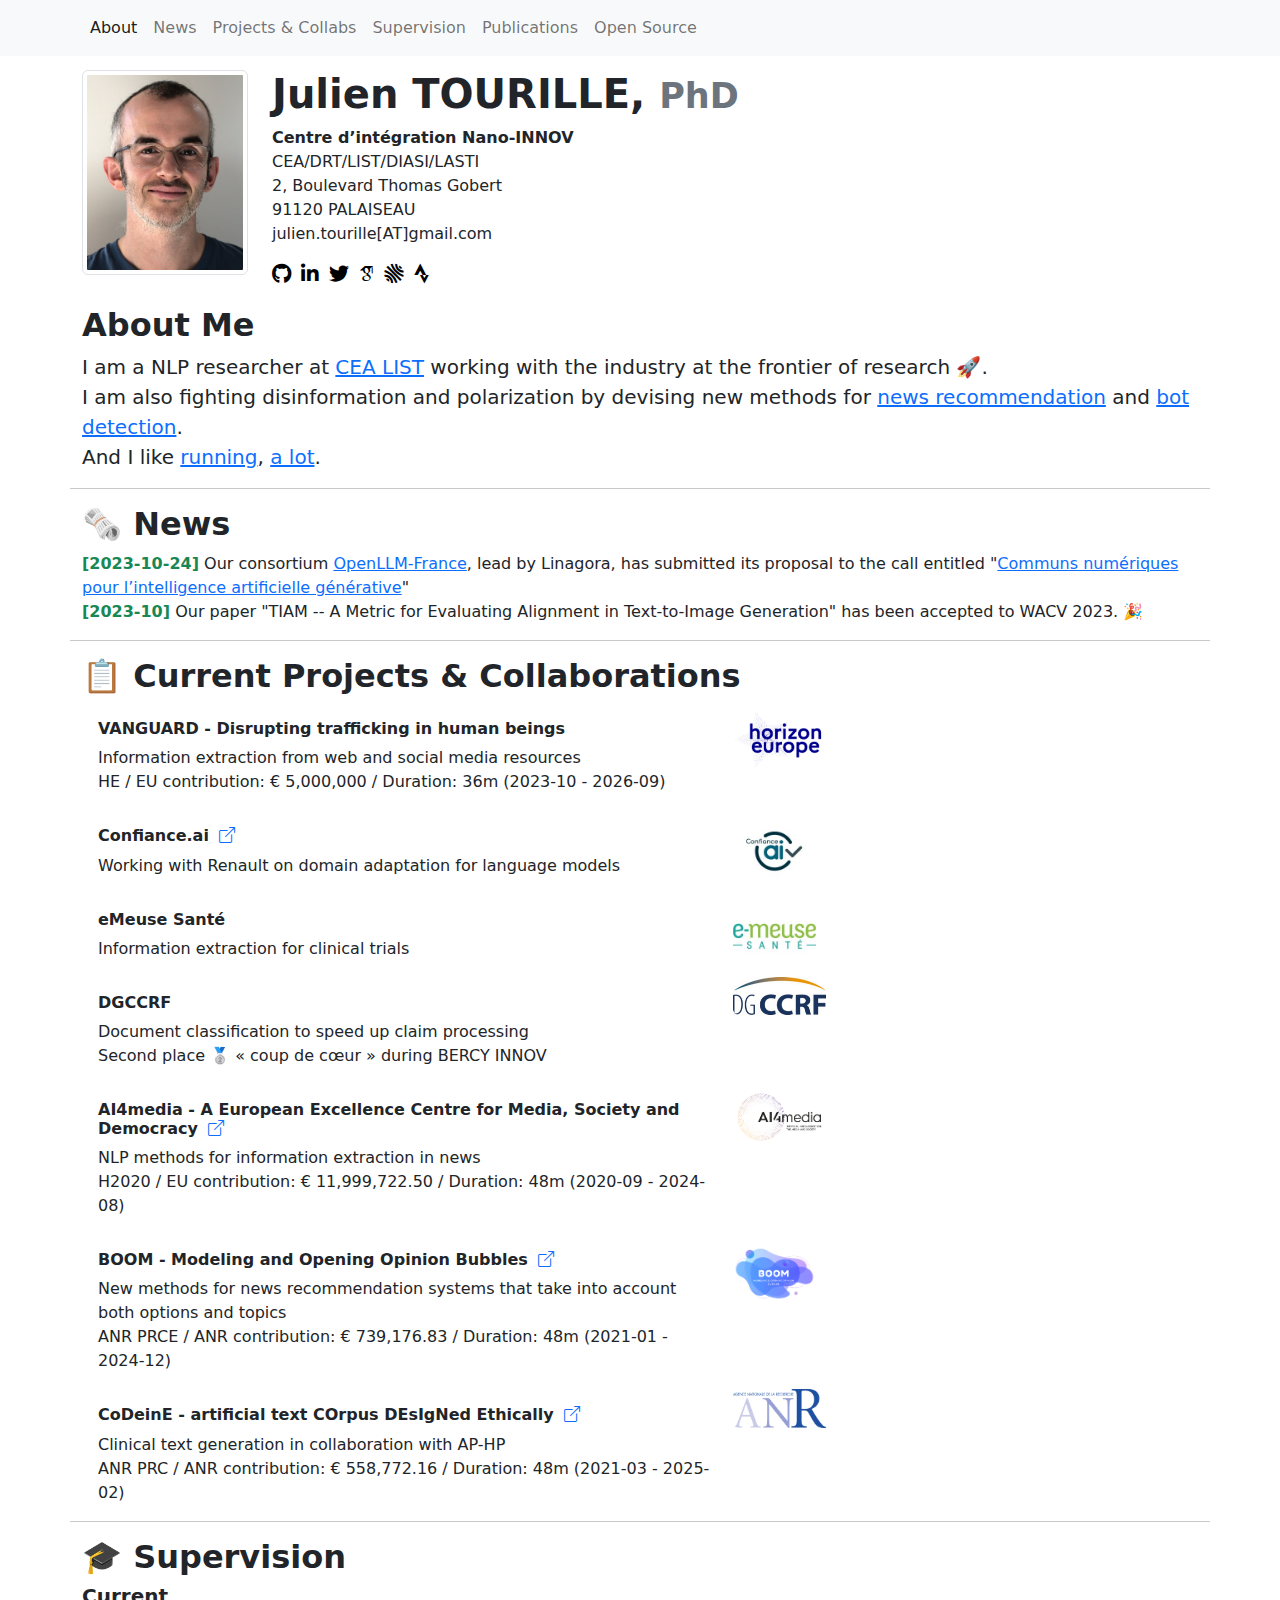
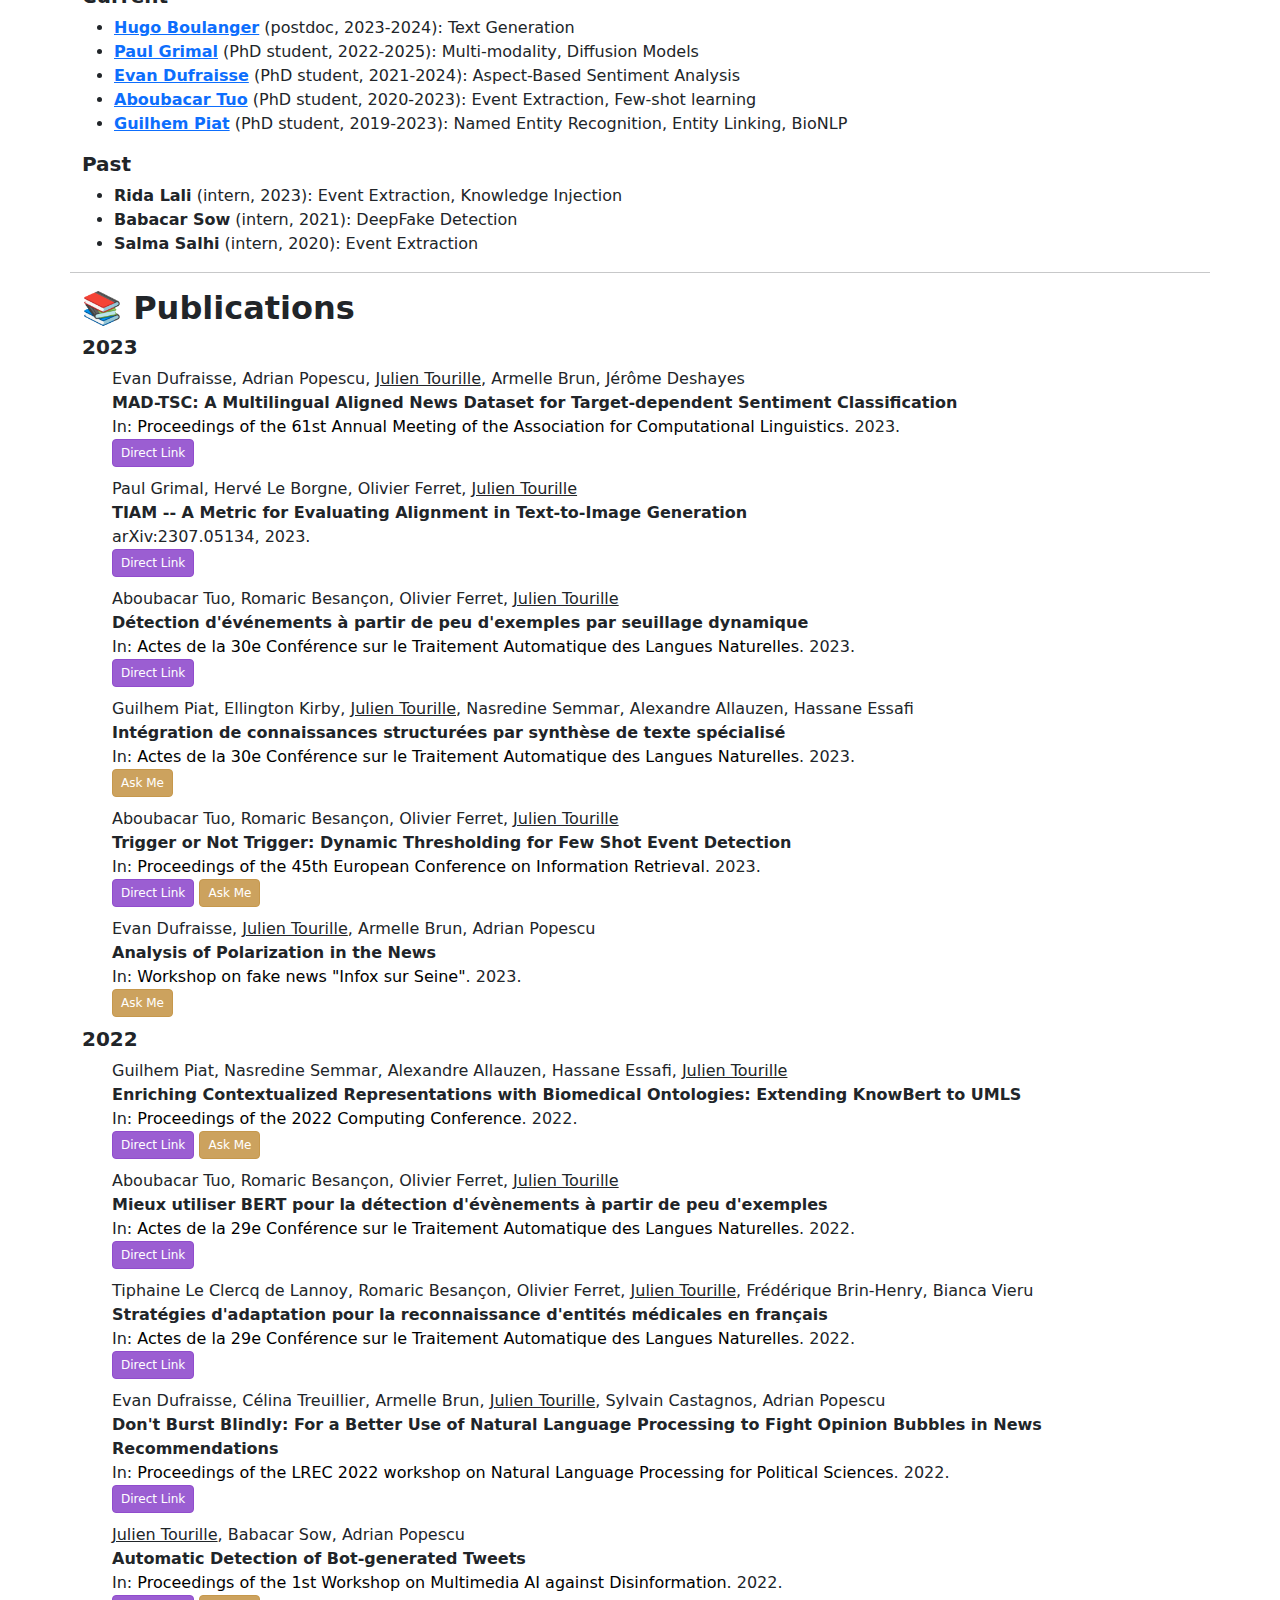
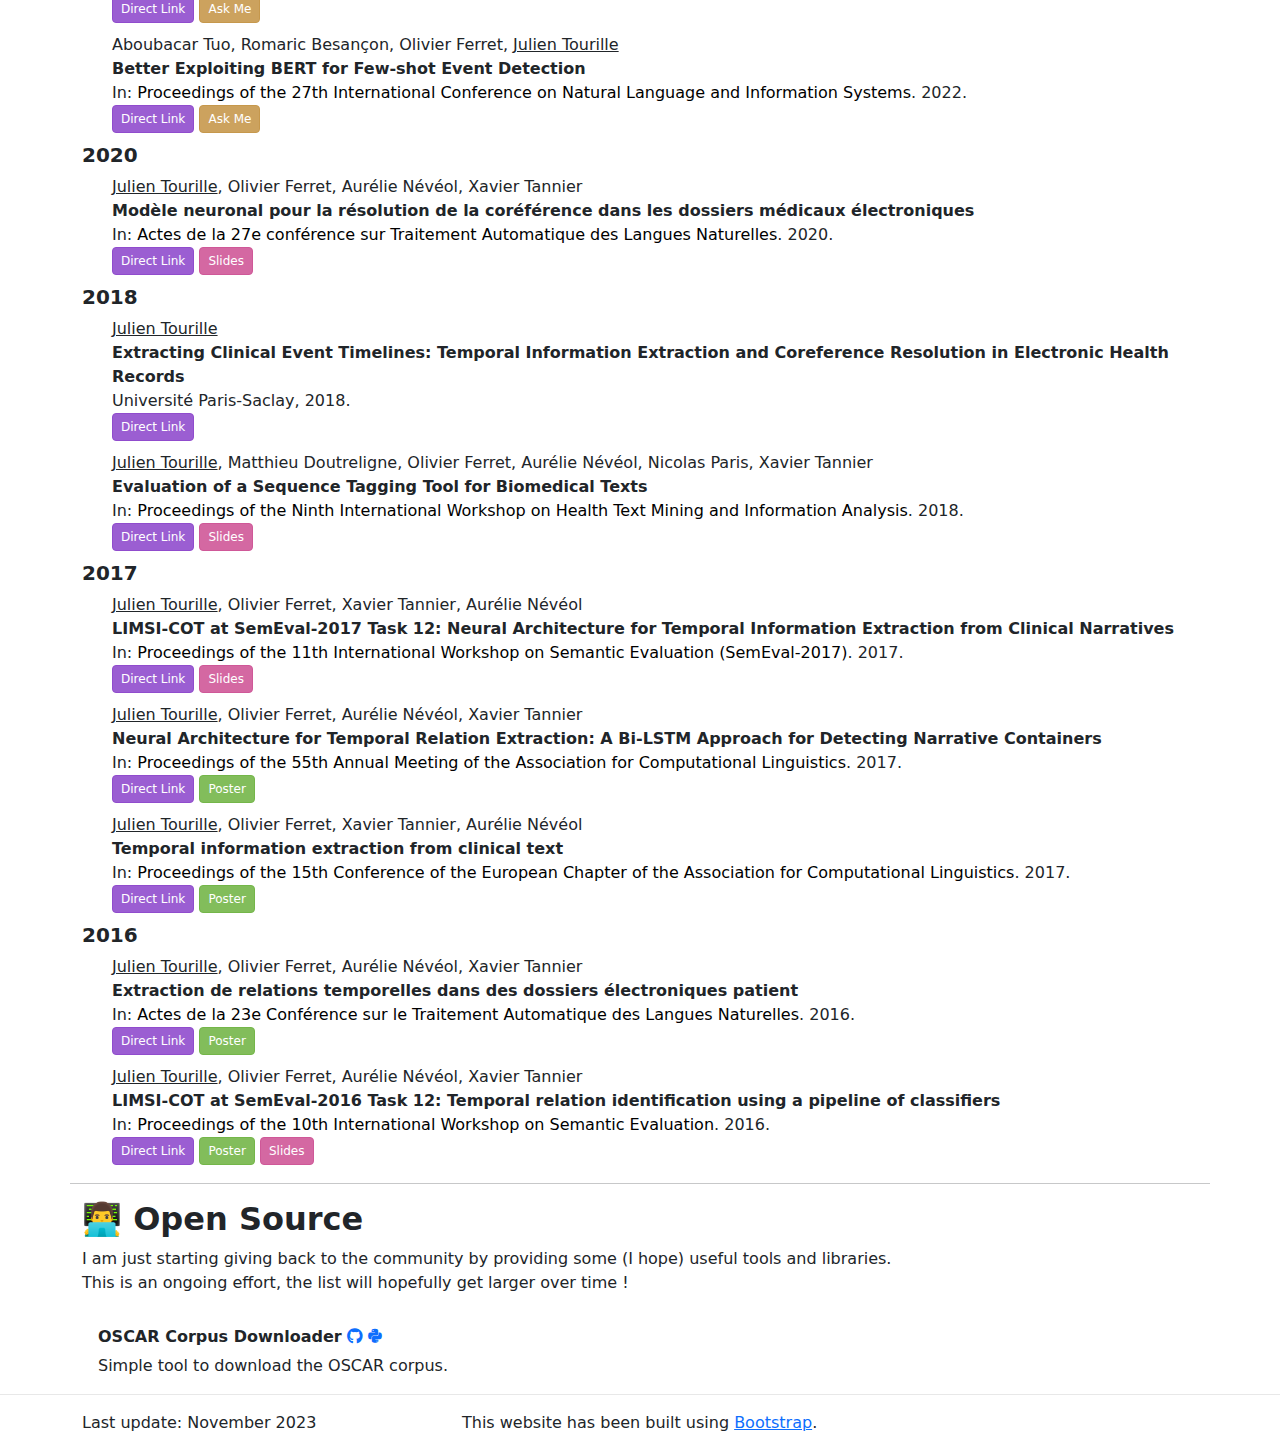
==== index.html @ b4a347bc "update layout breaks" ====
<!DOCTYPE html>
<html lang="en" class="h-100">
<head>
    <title>Julien Tourille</title>
    <meta charset="utf-8"/>
    <meta name="author" content="Julien Tourille">
    <meta name="generator" content="Pelican 4.2.0">
    <meta name="viewport" content="width=device-width, initial-scale=1, shrink-to-fit=no">
    <link rel="stylesheet" type="text/css" href="/theme/css/bootstrap.min.css"/>
    <link rel="stylesheet" type="text/css" href="/theme/css/style.css"/>
    <link rel="stylesheet" type="text/css" href="/theme/css/all.min.css"/>
    <link rel="stylesheet" type="text/css" href="/theme/css/academicons.min.css"/>
    <link rel="stylesheet" type="text/css" href="/theme/css/bootstrap-icons.min.css"/>

    <!-- Google tag (gtag.js) -->
    <script async src="https://www.googletagmanager.com/gtag/js?id=G-KSZP0N2TFH"></script>
    <script>
      window.dataLayer = window.dataLayer || [];
      function gtag(){dataLayer.push(arguments);}
      gtag('js', new Date());

      gtag('config', 'G-KSZP0N2TFH');
    </script>
</head>
<body class="h-100 d-flex flex-column">
<nav class="navbar fixed-top bg-light navbar-expand-lg" id="navbar">
    <div class="container">
        <button class="navbar-toggler" type="button" data-bs-toggle="collapse" data-bs-target="#navbarNav"
                aria-controls="navbarNav" aria-expanded="false" aria-label="Toggle navigation">
            <span class="navbar-toggler-icon"></span>
        </button>
        <div class="collapse navbar-collapse" id="navbarNav">
            <ul class="nav navbar-nav" role="tablist">
                <li class="nav-item">
                    <a class="nav-link" href="#id-card-spy">About</a>
                </li>
                <li class="nav-item">
                    <a class="nav-link" href="#news-spy">News</a>
                </li>
                <li class="nav-item">
                    <a class="nav-link" href="#projects-spy">Projects & Collabs</a>
                </li>
                <li class="nav-item">
                    <a class="nav-link" href="#supervision-spy">Supervision</a>
                </li>
                <li class="nav-item">
                    <a class="nav-link" href="#publications-spy">Publications</a>
                </li>
                <li class="nav-item">
                    <a class="nav-link" href="#opensource-spy">Open Source</a>
                </li>
            </ul>
        </div>
    </div>
</nav>
<main role="main" class="flex-shrink-0" data-bs-spy="scroll" data-bs-target="#navbar" data-bs-smooth-scroll="true"
      tabindex="0" data-bs-root-margin="0px 0px -40%">
    <div class="container">
    <div class="row" id="id-card-spy">
        <div class="d-none d-xs-none d-sm-none d-md-none d-lg-block d-xl-block d-xxl-block col-lg-2 col-xl-2 col-xxl-2">
            <img src="/theme/images/julien_tourille.jpg" alt="id-photo"
                 class="img-thumbnail img-responsive">
        </div>
        <div class="col-lg-10 col-xl-10 col-xxl-10">
            <h1 class="title fw-semibold">Julien TOURILLE, <small class="text-muted">PhD</small></h1>
            <address>
                <strong>Centre d’intégration Nano-INNOV</strong><br>
                CEA/DRT/LIST/DIASI/LASTI<br>
                2, Boulevard Thomas Gobert<br>
                91120 PALAISEAU<br>
                julien.tourille[AT]gmail.com
            </address>
            <a href="https://github.com/jtourille" target="_blank"><i class="fab fa-github fa-lg fab-custom"></i></a>
            <a href="https://www.linkedin.com/in/julientourille" target="_blank"><i
                    class="fab fa-linkedin-in fa-lg fab-custom"></i></a>
            <a href="https://twitter.com/jtourille" target="_blank"><i class="fab fa-twitter fa-lg fab-custom"></i></a>
            <a href="https://scholar.google.fr/citations?user=99ywuNMAAAAJ&hl=en" target="_blank"><i
                    class="ai ai-google-scholar fa-lg fab-custom"></i></a>
            <a href="https://cv.hal.science/julien-tourille" target="_blank"><i
                    class="ai ai-hal fa-lg fab-custom"></i></a>
            <a href="https://www.strava.com/athletes/11985625" target="_blank"><i
                    class="fab fa-brands fa-strava fa-lg fab-custom"></i></a>
        </div>
    </div>
    <div class="row">
        <div class="col-12">
            <h2 id="about" class="fw-semibold">About Me</h2>
            <blockquote class="blockquote">
                <p>I am a NLP researcher at <a href="https://www-list.cea.fr/en/" target="blank_">CEA LIST</a> working
                    with the industry at the frontier of research 🚀.<br/> I am also fighting disinformation and
                    polarization by devising new
                    methods for <a target="_blank" href="http://boom.loria.fr/">news recommendation</a> and <a
                            target="_blank" href="https://dl.acm.org/doi/abs/10.1145/3512732.3533584">bot detection</a>.
                    <br> And I like <a target="_blank" href="https://www.strava.com/athletes/11985625">running</a>,
                    <a target="_blank" href="https://itra.run/RunnerSpace/RaceResults/TOURILLE.Julien/3148147">a lot</a>.
                </p>
            </blockquote>
        </div>
        <hr/>
    </div>
    <div class="row">
        <div class="col-12">
            <a class="anchor-target" id="news-spy"></a><h2 class="fw-semibold">🗞️ News <a class="anchor" href="#news-spy">#</a></h2>
            <ul class="list-unstyled">
                    <li>
                        <span class="text-success"><strong>[2023-10-24]</strong></span> Our consortium <a href="https://www.openllm-france.fr/" target="_blank">OpenLLM-France</a>, lead by Linagora, has submitted its proposal to the call entitled "<a href="https://www.bpifrance.fr/nos-appels-a-projets-concours/appel-a-projets-communs-numeriques-pour-lintelligence-artificielle-generative" target="_blank">Communs numériques pour l’intelligence artificielle générative</a>"
                    </li>
                    <li>
                        <span class="text-success"><strong>[2023-10]</strong></span> Our paper "TIAM -- A Metric for Evaluating Alignment in Text-to-Image Generation" has been accepted to WACV 2023. 🎉
                    </li>
            </ul>
        </div>
        <hr/>
    </div>
    <div class="row" id="projects-spy">
        <div class="col-12">
            <a class="anchor-target" id="projects"></a><h2 class="fw-semibold">📋 Current Projects & Collaborations <a class="anchor" href="#projects">#</a></h2>
            <div class="card mb-12" style="border: none;">
                <div class="row g-0">
                    <div class="col-md-12 col-lg-7">
                        <div class="card-body">
                            <h5 class="card-title fw-semibold">VANGUARD - Disrupting trafficking in human beings</h5>
                            <p class="card-text">
                                Information extraction from web and social media resources<br/>
                                HE / EU contribution: € 5,000,000 / Duration: 36m (2023-10 - 2026-09)</p>
                        </div>
                    </div>
                    <div class="col-lg-1 d-flex align-items-center justify-content-center d-none d-lg-block">
                        <img src="/files/misc/Logo_Horizon_Europe_1_2.png" class="img-fluid rounded-start project-img"
                             alt="...">
                    </div>
                </div>
            </div>
            <div class="card mb-12" style="border: none;">
                <div class="row g-0">
                    <div class="col-md-12 col-lg-7">
                        <div class="card-body">
                            <h5 class="card-title fw-semibold">Confiance.ai<a target="_blank"
                                                                                                 href="https://www.confiance.ai/"><i
                                    class="bi bi-box-arrow-up-right link-project"></i></a></h5>
                            <p class="card-text">Working with Renault on domain adaptation for language models</p>
                        </div>
                    </div>
                    <div class="col-lg-1 d-flex align-items-center justify-content-center d-none d-lg-block">
                        <img src="/files/misc/confiance.jpeg" class="img-fluid rounded-start project-img"
                             alt="...">
                    </div>
                </div>
            </div>
            <div class="card mb-12" style="border: none;">
                <div class="row g-0">
                    <div class="col-md-12 col-lg-7">
                        <div class="card-body">
                            <h5 class="card-title fw-semibold">eMeuse Santé</h5>
                            <p class="card-text">Information extraction for clinical trials</p>
                        </div>
                    </div>
                    <div class="col-lg-1 d-flex align-items-center justify-content-center d-none d-lg-block">
                        <img src="/files/misc/emeuse.jpeg" class="img-fluid rounded-start project-img"
                             alt="...">
                    </div>
                </div>
            </div>
            <div class="card mb-12" style="border: none;">
                <div class="row g-0">
                    <div class="col-md-12 col-lg-7">
                        <div class="card-body">
                            <h5 class="card-title fw-semibold">DGCCRF</h5>
                            <p class="card-text">Document classification to speed up claim processing<br/>
                                Second place 🥈 « coup de cœur » during BERCY INNOV</p>
                        </div>
                    </div>
                    <div class="col-lg-1 d-flex align-items-center justify-content-center d-none d-lg-block">
                        <img src="/files/misc/Logo_DGCCRF2011.jpg" class="img-fluid rounded-start project-img"
                             alt="...">
                    </div>
                </div>
            </div>

            <div class="card mb-12" style="border: none;">
                <div class="row g-0">

                    <div class="col-md-12 col-lg-7">
                        <div class="card-body">
                            <h5 class="card-title fw-semibold">AI4media - A European Excellence Centre for Media, Society and
                                Democracy<a target="_blank" href="https://www.ai4media.eu/"><i
                                        class="bi bi-box-arrow-up-right link-project"></i></a></h5>
                            <p class="card-text">
                                NLP methods for information extraction in news<br/>
                                H2020 / EU contribution: € 11,999,722.50 / Duration: 48m (2020-09 - 2024-08)
                            </p>
                        </div>
                    </div>
                    <div class="col-lg-1 d-flex align-items-center justify-content-center d-none d-lg-block">
                        <img src="/files/misc/Logo_AI4Media-01.png" class="img-fluid rounded-start project-img"
                             alt="...">
                    </div>
                </div>
            </div>
            <div class="card mb-12" style="border: none;">
                <div class="row g-0">

                    <div class="col-md-12 col-lg-7">
                        <div class="card-body">
                            <h5 class="card-title fw-semibold">BOOM - Modeling and Opening Opinion Bubbles<a target="_blank"
                                                                                                 href="http://boom.loria.fr/"><i
                                    class="bi bi-box-arrow-up-right link-project"></i></a></h5>
                            <p class="card-text">
                                New methods for news recommendation systems that take into account both options and
                                topics<br/>
                                ANR PRCE / ANR contribution: € 739,176.83 / Duration: 48m (2021-01 - 2024-12)
                            </p>
                        </div>
                    </div>
                    <div class="col-lg-1 d-flex align-items-center justify-content-center d-none d-lg-block">
                        <img src="/files/misc/BOOM_LOGO.png" class="img-fluid rounded-start project-img" alt="...">
                    </div>
                </div>
            </div>
            <div class="card mb-12" style="border: none;">
                <div class="row g-0">
                    <div class="col-md-12 col-lg-7">
                        <div class="card-body">
                            <h5 class="card-title fw-semibold">CoDeinE - artificial text COrpus DEsIgNed Ethically<a target="_blank"
                                                                                                         href="https://codeine.lisn.upsaclay.fr/"><i
                                    class="bi bi-box-arrow-up-right link-project"></i></a></h5>
                            <p class="card-text">
                                Clinical text generation in collaboration with AP-HP<br/>
                                ANR PRC / ANR contribution: € 558,772.16 / Duration: 48m (2021-03 - 2025-02)
                            </p>
                        </div>
                    </div>
                    <div class="col-lg-1 d-flex align-items-center justify-content-center d-none d-lg-block">
                        <img src="/files/misc/logo_anr.png" class="img-fluid rounded-start project-img" alt="...">
                    </div>
                </div>
            </div>
        </div>
        <hr/>
    </div>
    <div class="row" id="supervision-spy">
        <div class="col-12">
            <a class="anchor-target" id="supervision"></a><h2 class="fw-semibold">🎓 Supervision <a class="anchor" href="#supervision">#</a></h2>
            <h3 class="h3-small fw-semibold">Current</h3>
            <ul class="list">
                <li><strong><a target="_blank"
                               href="https://scholar.google.com/citations?user=ee7oQskAAAAJ&hl=en&oi=ao">Hugo
                    Boulanger</a></strong> (postdoc, 2023-2024): Text Generation
                </li>
                <li><strong><a target="_blank" href="https://www.theses.fr/s359254">Paul Grimal</a></strong> (PhD
                    student, 2022-2025): Multi-modality, Diffusion Models
                </li>
                <li><strong><a target="_blank" href="https://www.theses.fr/s284959">Evan Dufraisse</a></strong> (PhD
                    student, 2021-2024): Aspect-Based Sentiment Analysis
                </li>
                <li><strong><a target="_blank" href="https://www.theses.fr/s259675">Aboubacar Tuo</a></strong> (PhD
                    student, 2020-2023): Event Extraction, Few-shot learning
                </li>
                <li><strong><a target="_blank" href="https://www.theses.fr/s229220">Guilhem Piat</a></strong> (PhD
                    student, 2019-2023): Named Entity Recognition, Entity Linking,
                    BioNLP
                </li>

            </ul>
            <h3 class="h3-small fw-semibold">Past</h3>
            <ul>
                <li><strong>Rida Lali</strong> (intern, 2023): Event Extraction, Knowledge Injection</li>
                <li><strong>Babacar Sow</strong> (intern, 2021): DeepFake Detection</li>
                <li><strong>Salma Salhi</strong> (intern, 2020): Event Extraction</li>
            </ul>
        </div>
        <hr/>
    </div>
    <div class="row" id="publications-spy">
        <div class="col-12" style="margin-bottom: 0.5rem">
            <a class="anchor-target" id="publications"></a><h2 class="fw-semibold">📚 Publications <a class="anchor" href="#publications">#</a></h2>
                <h3 class="h3-small fw-semibold">2023</h3>
                    <div class="bib-entry">
                        <div class="bib-content">
                            Evan Dufraisse, Adrian Popescu, <u>Julien Tourille</u>, Armelle Brun, Jérôme Deshayes<br/>
                            <strong>MAD-TSC: A Multilingual Aligned News Dataset for Target-dependent Sentiment Classification
                            </strong><br/>
                                In: <span class="italic bib-booktitle ">Proceedings of the 61st Annual Meeting of the Association for Computational Linguistics</span>.
                            2023.
                            <br/>
                                <a class="btn btn-sm btn-url" href="https://aclanthology.org/2023.acl-long.461/" role="button"
                                   target="_blank">Direct Link</a>
                        </div>
                    </div>
                    <div class="bib-entry">
                        <div class="bib-content">
                            Paul Grimal, Hervé Le Borgne, Olivier Ferret, <u>Julien Tourille</u><br/>
                            <strong>TIAM -- A Metric for Evaluating Alignment in Text-to-Image Generation
                            </strong><br/>
                                arXiv:2307.05134,
                            2023.
                            <br/>
                                <a class="btn btn-sm btn-url" href="http://arxiv.org/abs/2307.05134" role="button"
                                   target="_blank">Direct Link</a>
                        </div>
                    </div>
                    <div class="bib-entry">
                        <div class="bib-content">
                            Aboubacar Tuo, Romaric Besançon, Olivier Ferret, <u>Julien Tourille</u><br/>
                            <strong>Détection d'événements à partir de peu d'exemples par seuillage dynamique
                            </strong><br/>
                                In: <span class="italic bib-booktitle ">Actes de la 30e Conférence sur le Traitement Automatique des Langues Naturelles</span>.
                            2023.
                            <br/>
                                <a class="btn btn-sm btn-url" href="https://hal.science/hal-04130225/file/461597.pdf" role="button"
                                   target="_blank">Direct Link</a>
                        </div>
                    </div>
                    <div class="bib-entry">
                        <div class="bib-content">
                            Guilhem Piat, Ellington Kirby, <u>Julien Tourille</u>, Nasredine Semmar, Alexandre Allauzen, Hassane Essafi<br/>
                            <strong>Intégration de connaissances structurées par synthèse de texte spécialisé
                            </strong><br/>
                                In: <span class="italic bib-booktitle ">Actes de la 30e Conférence sur le Traitement Automatique des Langues Naturelles</span>.
                            2023.
                            <br/>
                                <a class="btn btn-sm btn-askme" href="mailto:julien.tourille AT cea.fr" role="button"
                                   target="_blank">Ask Me</a>
                        </div>
                    </div>
                    <div class="bib-entry">
                        <div class="bib-content">
                            Aboubacar Tuo, Romaric Besançon, Olivier Ferret, <u>Julien Tourille</u><br/>
                            <strong>Trigger or Not Trigger: Dynamic Thresholding for Few Shot Event Detection
                            </strong><br/>
                                In: <span class="italic bib-booktitle ">Proceedings of the 45th European Conference on Information Retrieval</span>.
                            2023.
                            <br/>
                                <a class="btn btn-sm btn-url" href="https://doi.org/10.1007/978-3-031-28238-6_55" role="button"
                                   target="_blank">Direct Link</a>
                                <a class="btn btn-sm btn-askme" href="mailto:julien.tourille AT cea.fr" role="button"
                                   target="_blank">Ask Me</a>
                        </div>
                    </div>
                    <div class="bib-entry">
                        <div class="bib-content">
                            Evan Dufraisse, <u>Julien Tourille</u>, Armelle Brun, Adrian Popescu<br/>
                            <strong>Analysis of Polarization in the News
                            </strong><br/>
                                In: <span class="italic bib-booktitle ">Workshop on fake news "Infox sur Seine"</span>.
                            2023.
                            <br/>
                                <a class="btn btn-sm btn-askme" href="mailto:julien.tourille AT cea.fr" role="button"
                                   target="_blank">Ask Me</a>
                        </div>
                    </div>
                <h3 class="h3-small fw-semibold">2022</h3>
                    <div class="bib-entry">
                        <div class="bib-content">
                            Guilhem Piat, Nasredine Semmar, Alexandre Allauzen, Hassane Essafi, <u>Julien Tourille</u><br/>
                            <strong>Enriching Contextualized Representations with Biomedical Ontologies: Extending KnowBert to UMLS
                            </strong><br/>
                                In: <span class="italic bib-booktitle ">Proceedings of the 2022 Computing Conference</span>.
                            2022.
                            <br/>
                                <a class="btn btn-sm btn-url" href="https://link.springer.com/chapter/10.1007/978-3-031-10464-0_52" role="button"
                                   target="_blank">Direct Link</a>
                                <a class="btn btn-sm btn-askme" href="mailto:julien.tourille AT cea.fr" role="button"
                                   target="_blank">Ask Me</a>
                        </div>
                    </div>
                    <div class="bib-entry">
                        <div class="bib-content">
                            Aboubacar Tuo, Romaric Besançon, Olivier Ferret, <u>Julien Tourille</u><br/>
                            <strong>Mieux utiliser BERT pour la détection d'évènements à partir de peu d'exemples
                            </strong><br/>
                                In: <span class="italic bib-booktitle ">Actes de la 29e Conférence sur le Traitement Automatique des Langues Naturelles</span>.
                            2022.
                            <br/>
                                <a class="btn btn-sm btn-url" href="https://aclanthology.org/2022.jeptalnrecital-taln.39" role="button"
                                   target="_blank">Direct Link</a>
                        </div>
                    </div>
                    <div class="bib-entry">
                        <div class="bib-content">
                            Tiphaine Le Clercq de Lannoy, Romaric Besançon, Olivier Ferret, <u>Julien Tourille</u>, Frédérique Brin-Henry, Bianca Vieru<br/>
                            <strong>Stratégies d'adaptation pour la reconnaissance d'entités médicales en français
                            </strong><br/>
                                In: <span class="italic bib-booktitle ">Actes de la 29e Conférence sur le Traitement Automatique des Langues Naturelles</span>.
                            2022.
                            <br/>
                                <a class="btn btn-sm btn-url" href="https://aclanthology.org/2022.jeptalnrecital-taln.21" role="button"
                                   target="_blank">Direct Link</a>
                        </div>
                    </div>
                    <div class="bib-entry">
                        <div class="bib-content">
                            Evan Dufraisse, Célina Treuillier, Armelle Brun, <u>Julien Tourille</u>, Sylvain Castagnos, Adrian Popescu<br/>
                            <strong>Don't Burst Blindly: For a Better Use of Natural Language Processing to Fight Opinion Bubbles in News Recommendations
                            </strong><br/>
                                In: <span class="italic bib-booktitle ">Proceedings of the LREC 2022 workshop on Natural Language Processing for Political Sciences</span>.
                            2022.
                            <br/>
                                <a class="btn btn-sm btn-url" href="https://aclanthology.org/2022.politicalnlp-1.11" role="button"
                                   target="_blank">Direct Link</a>
                        </div>
                    </div>
                    <div class="bib-entry">
                        <div class="bib-content">
                            <u>Julien Tourille</u>, Babacar Sow, Adrian Popescu<br/>
                            <strong>Automatic Detection of Bot-generated Tweets
                            </strong><br/>
                                In: <span class="italic bib-booktitle ">Proceedings of the 1st Workshop on Multimedia AI against Disinformation</span>.
                            2022.
                            <br/>
                                <a class="btn btn-sm btn-url" href="https://dl.acm.org/doi/abs/10.1145/3512732.3533584" role="button"
                                   target="_blank">Direct Link</a>
                                <a class="btn btn-sm btn-askme" href="mailto:julien.tourille AT cea.fr" role="button"
                                   target="_blank">Ask Me</a>
                        </div>
                    </div>
                    <div class="bib-entry">
                        <div class="bib-content">
                            Aboubacar Tuo, Romaric Besançon, Olivier Ferret, <u>Julien Tourille</u><br/>
                            <strong>Better Exploiting BERT for Few-shot Event Detection
                            </strong><br/>
                                In: <span class="italic bib-booktitle ">Proceedings of the 27th International Conference on Natural Language and Information Systems</span>.
                            2022.
                            <br/>
                                <a class="btn btn-sm btn-url" href="https://link.springer.com/chapter/10.1007/978-3-031-08473-7_26" role="button"
                                   target="_blank">Direct Link</a>
                                <a class="btn btn-sm btn-askme" href="mailto:julien.tourille AT cea.fr" role="button"
                                   target="_blank">Ask Me</a>
                        </div>
                    </div>
                <h3 class="h3-small fw-semibold">2020</h3>
                    <div class="bib-entry">
                        <div class="bib-content">
                            <u>Julien Tourille</u>, Olivier Ferret, Aurélie Névéol, Xavier Tannier<br/>
                            <strong>Modèle neuronal pour la résolution de la coréférence dans les dossiers médicaux électroniques
                            </strong><br/>
                                In: <span class="italic bib-booktitle ">Actes de la 27e conférence sur Traitement Automatique des Langues Naturelles</span>.
                            2020.
                            <br/>
                                <a class="btn btn-sm btn-url" href="https://aclanthology.org/2020.jeptalnrecital-taln.35" role="button"
                                   target="_blank">Direct Link</a>
                                <a class="btn btn-sm btn-slides" href="/files/slides/tourille-resolution-coreference-2020-slides.pdf" role="button"
                                   target="_blank">Slides</a>
                        </div>
                    </div>
                <h3 class="h3-small fw-semibold">2018</h3>
                    <div class="bib-entry">
                        <div class="bib-content">
                            <u>Julien Tourille</u><br/>
                            <strong>Extracting Clinical Event Timelines: Temporal Information Extraction and Coreference Resolution in Electronic Health Records
                            </strong><br/>
                                Université Paris-Saclay,
                            2018.
                            <br/>
                                <a class="btn btn-sm btn-url" href="https://www.theses.fr/2018SACLS603" role="button"
                                   target="_blank">Direct Link</a>
                        </div>
                    </div>
                    <div class="bib-entry">
                        <div class="bib-content">
                            <u>Julien Tourille</u>, Matthieu Doutreligne, Olivier Ferret, Aurélie Névéol, Nicolas Paris, Xavier Tannier<br/>
                            <strong>Evaluation of a Sequence Tagging Tool for Biomedical Texts
                            </strong><br/>
                                In: <span class="italic bib-booktitle ">Proceedings of the Ninth International Workshop on Health Text Mining and Information Analysis</span>.
                            2018.
                            <br/>
                                <a class="btn btn-sm btn-url" href="https://aclanthology.org/W18-5622" role="button"
                                   target="_blank">Direct Link</a>
                                <a class="btn btn-sm btn-slides" href="/files/slides/tourille-evaluating-ner-louhi-2018-slides.pdf" role="button"
                                   target="_blank">Slides</a>
                        </div>
                    </div>
                <h3 class="h3-small fw-semibold">2017</h3>
                    <div class="bib-entry">
                        <div class="bib-content">
                            <u>Julien Tourille</u>, Olivier Ferret, Xavier Tannier, Aurélie Névéol<br/>
                            <strong>LIMSI-COT at SemEval-2017 Task 12: Neural Architecture for Temporal Information Extraction from Clinical Narratives
                            </strong><br/>
                                In: <span class="italic bib-booktitle ">Proceedings of the 11th International Workshop on Semantic Evaluation (SemEval-2017)</span>.
                            2017.
                            <br/>
                                <a class="btn btn-sm btn-url" href="https://aclanthology.org/S17-2098" role="button"
                                   target="_blank">Direct Link</a>
                                <a class="btn btn-sm btn-slides" href="/files/slides/tourille-semeval-2017-slides.pdf" role="button"
                                   target="_blank">Slides</a>
                        </div>
                    </div>
                    <div class="bib-entry">
                        <div class="bib-content">
                            <u>Julien Tourille</u>, Olivier Ferret, Aurélie Névéol, Xavier Tannier<br/>
                            <strong>Neural Architecture for Temporal Relation Extraction: A Bi-LSTM Approach for Detecting Narrative Containers
                            </strong><br/>
                                In: <span class="italic bib-booktitle ">Proceedings of the 55th Annual Meeting of the Association for Computational Linguistics</span>.
                            2017.
                            <br/>
                                <a class="btn btn-sm btn-url" href="https://aclanthology.org/P17-2035" role="button"
                                   target="_blank">Direct Link</a>
                                <a class="btn btn-sm btn-poster" href="/files/posters/tourille-temporal-information-extraction-bilstm-2017-poster.pdf" role="button"
                                   target="_blank">Poster</a>
                        </div>
                    </div>
                    <div class="bib-entry">
                        <div class="bib-content">
                            <u>Julien Tourille</u>, Olivier Ferret, Xavier Tannier, Aurélie Névéol<br/>
                            <strong>Temporal information extraction from clinical text
                            </strong><br/>
                                In: <span class="italic bib-booktitle ">Proceedings of the 15th Conference of the European Chapter of the Association for Computational Linguistics</span>.
                            2017.
                            <br/>
                                <a class="btn btn-sm btn-url" href="https://aclanthology.org/E17-2117" role="button"
                                   target="_blank">Direct Link</a>
                                <a class="btn btn-sm btn-poster" href="/files/posters/tourille-temporal-information-extraction-2017-poster.pdf" role="button"
                                   target="_blank">Poster</a>
                        </div>
                    </div>
                <h3 class="h3-small fw-semibold">2016</h3>
                    <div class="bib-entry">
                        <div class="bib-content">
                            <u>Julien Tourille</u>, Olivier Ferret, Aurélie Névéol, Xavier Tannier<br/>
                            <strong>Extraction de relations temporelles dans des dossiers électroniques patient
                            </strong><br/>
                                In: <span class="italic bib-booktitle ">Actes de la 23e Conférence sur le Traitement Automatique des Langues Naturelles</span>.
                            2016.
                            <br/>
                                <a class="btn btn-sm btn-url" href="https://aclanthology.org/2016.jeptalnrecital-poster.19" role="button"
                                   target="_blank">Direct Link</a>
                                <a class="btn btn-sm btn-poster" href="/files/posters/tourille-extraction-relations-temporelles-2016-poster.pdf" role="button"
                                   target="_blank">Poster</a>
                        </div>
                    </div>
                    <div class="bib-entry">
                        <div class="bib-content">
                            <u>Julien Tourille</u>, Olivier Ferret, Aurélie Névéol, Xavier Tannier<br/>
                            <strong>LIMSI-COT at SemEval-2016 Task 12: Temporal relation identification using a pipeline of classifiers
                            </strong><br/>
                                In: <span class="italic bib-booktitle ">Proceedings of the 10th International Workshop on Semantic Evaluation</span>.
                            2016.
                            <br/>
                                <a class="btn btn-sm btn-url" href="https://aclanthology.org/S16-1175" role="button"
                                   target="_blank">Direct Link</a>
                                <a class="btn btn-sm btn-poster" href="/files/posters/tourille-semeval-2016-poster.pdf" role="button"
                                   target="_blank">Poster</a>
                                <a class="btn btn-sm btn-slides" href="/files/slides/tourille-semeval-2016-slides.pdf" role="button"
                                   target="_blank">Slides</a>
                        </div>
                    </div>
        </div>
        <hr/>
    </div>
    <div class="row" id="opensource-spy">
        <div class="col-12">
            <a class="anchor-target" id="opensource"></a><h2 class="fw-semibold">👨‍💻 Open Source <a class="anchor" href="#opensource">#</a></h2>
            <p>I am just starting giving back to the community by providing some (I hope) useful tools and libraries. <br/>
                This is an ongoing effort, the list will hopefully get larger over time !</p>
            <div class="card mb-12" style="border: none;">
                <div class="row g-0">
                    <div class="col-md-12 col-lg-7">
                        <div class="card-body">
                            <h5 class="card-title fw-semibold">OSCAR Corpus Downloader <a href="https://github.com/jtourille/oscar-corpus-downloader" target="_blank"><i class="fa-brands fa-github fab-custom"></i></a><a href="https://pypi.org/project/oscar-corpus-downloader/" target="_blank"><i class="fa-brands fa-python fab-custom"></i></a> </h5>
                            <p class="card-text">
                                Simple tool to download the OSCAR corpus.</p>
                        </div>
                    </div>
                </div>
            </div>
        </div>
    </div>
    </div>
</main>
<footer class="site-footer mt-auto py-3">
    <div class="container">
        <div class="row">
            <div class="col-md-4">
                Last update: November 2023
            </div>
            <div class="col-md-8">
                This website has been built using <a href="https://getbootstrap.com/">Bootstrap</a>.
            </div>
        </div>
    </div>
</footer>

<script src="/theme/js/bootstrap.bundle.min.js"></script>
<script src="/theme/js/feather.min.js"></script>

</body>
</html>
---- theme/css/style.css ----
body {
    position: relative;
    margin-top: 70px;
}

#id-card a {
    color: black;
}

#id-card {
    margin-bottom: 20px;
}

.bib-content {
    margin-left: 30px;
}

.bib-entry {
    margin-bottom: 10px;
}

.bib-booktitle {
    /*color: #8f682b;*/
    color: black;
}

.paper-color {
    background-color: rgba(135, 97, 204, 0.80);
    border-color: rgba(135, 97, 204, 0.85);
    color: white;
}

.paper-color:hover {
    background-color: rgba(135, 97, 204, 0.95);
    border-color: rgba(135, 97, 204, 1.0);
    color: white;
}

.poster-color {
    background-color: rgba(108, 184, 74, 0.80);
    border-color: rgba(108, 184, 74, 0.85);
    color: white;
}

.poster-color:hover {
    background-color: rgba(108, 184, 74, 0.95);
    border-color: rgba(108, 184, 74, 1.0);
    color: white;
}

.slides-color {
    background-color: rgba(195, 97, 170, 0.80);
    border-color: rgba(195, 97, 170, 0.85);
    color: white;
}

.slides-color:hover {
    background-color: rgba(195, 97, 170, 0.95);
    border-color: rgba(195, 97, 170, 1.0);
    color: white;
}

.bibtex-color {
    background-color: rgba(203, 84, 105, 0.8);
    border-color: rgba(203, 84, 105, 0.85);
    color: white;
}

.bibtex-color:hover {
    background-color: rgba(203, 84, 105, 0.95);
    border-color: rgba(203, 84, 105, 1.0);
    color: white;
}

.site-footer {
    border-top: 1px solid #e8e8e8;
    margin-top: 20px;
    padding-top: 10px;
    padding-bottom: 10px;
}

.post-list {
    list-style: none;
    margin-left: 0;
    padding-left: 0;
    margin-top: 20px;
}

.post-list li {
    margin-bottom: 60px;
}

.post-list h3 a {
    color: rgba(208, 80, 51, 0.85);
    text-decoration: none;
}

.post-list h3 a:hover {
    color: rgba(208, 80, 51, 1.0);
    text-decoration: none;
}


.blockquote-post {
    border-left: 4px solid #bbbbbb;
    padding-left: 25px;
    padding-top: 10px;
    padding-bottom: 10px;
    margin: 0;
    background: #f0f0f0;
}

.blockquote-post p {
    margin: 0;
}

.project-img {
    max-height: 83px;
}

.btn {
    --bs-btn-padding-y: .25rem;
    --bs-btn-padding-x: .5rem;
    --bs-btn-font-size: .75rem;
}

.btn-url {
    background-color: rgba(144,76,205, 0.9);
    border-color: rgba(144,76,205);
    color: white;
}

.btn-url:hover {
    background-color: rgba(144,76,205);
    border-color: rgba(144,76,205);
    color: white;
}

.btn-poster {
    background-color: rgba(116,182,73, 0.9);
    border-color: rgba(116,182,73);
    color: white;
}

.btn-poster:hover {
    background-color: rgba(116,182,73);
    border-color: rgba(116,182,73);
    color: white;
}

.btn-slides {
    background-color: rgba(207,88,152, 0.9);
    border-color: rgba(207,88,152);
    color: white;
}

.btn-slides:hover {
    background-color: rgba(207,88,152);
    border-color: rgba(207,88,152);
    color: white;
}

.btn-askme {
    background-color: rgba(198,152,76, 0.9);
    border-color: rgba(198,152,76);
    color: white;
}

.btn-askme:hover {
    background-color: rgba(198,152,76);
    border-color: rgba(198,152,76);
    color: white;
}

h5.card-title {
    font-size: 1rem !important;
}

h3.h3-small {
    font-size: 1.25rem;
}

.fab-custom {
    margin-right: 5px;
}

#id-card-spy .fab-custom {
    color:black;
}

.anchor {
    text-decoration: none !important;
    opacity:0;
}

.anchor:hover {
    text-decoration: none !important;
    opacity:100;
}

h2:hover .anchor {
    text-decoration: none !important;
    opacity:100;
}

.link-project {
    margin-left: 10px;
}

.anchor-target {
    display: block;
    position: relative;
    top: -70px;
    visibility: hidden;
}

#id-card-spy {
    margin-bottom: 20px;
}
---- theme/css/academicons.min.css ----
@font-face {font-family: 'Academicons';font-style: normal;font-weight: 400;font-display: block;src:url('../fonts/academicons.eot');src:url('../fonts/academicons.eot') format('embedded-opentype'), url('../fonts/academicons.ttf') format('truetype'), url('../fonts/academicons.woff') format('woff'), url('../fonts/academicons.svg') format('svg');}.ai {font-family: 'Academicons';font-weight: 400;-moz-osx-font-smoothing: grayscale;-webkit-font-smoothing: antialiased;display: inline-block;font-style: normal;font-variant: normal;text-rendering: auto;line-height: 1;}.ai-academia:before {content: "\e9af";}.ai-academia-square:before {content: "\e93d";}.ai-acclaim:before {content: "\e92e";}.ai-acclaim-square:before {content: "\e93a";}.ai-acm:before {content: "\e93c";}.ai-acm-square:before {content: "\e95d";}.ai-acmdl:before {content: "\e96a";}.ai-acmdl-square:before {content: "\e9d3";}.ai-ads:before {content: "\e9cb";}.ai-ads-square:before {content: "\e94a";}.ai-africarxiv:before {content: "\e91b";}.ai-africarxiv-square:before {content: "\e90b";}.ai-archive:before {content: "\e955";}.ai-archive-square:before {content: "\e956";}.ai-arxiv:before {content: "\e974";}.ai-arxiv-square:before {content: "\e9a6";}.ai-biorxiv:before {content: "\e9a2";}.ai-biorxiv-square:before {content: "\e98b";}.ai-ceur:before {content: "\e96d";}.ai-ceur-square:before {content: "\e92f";}.ai-ciencia-vitae:before {content: "\e912";}.ai-ciencia-vitae-square:before {content: "\e913";}.ai-clarivate:before {content: "\e924";}.ai-clarivate-square:before {content: "\e925";}.ai-closed-access:before {content: "\e942";}.ai-closed-access-square:before {content: "\e943";}.ai-conversation:before {content: "\e94c";}.ai-conversation-square:before {content: "\e915";}.ai-coursera:before {content: "\e95f";}.ai-coursera-square:before {content: "\e97f";}.ai-crossref:before {content: "\e918";}.ai-crossref-square:before {content: "\e919";}.ai-cv:before {content: "\e9a5";}.ai-cv-square:before {content: "\e90a";}.ai-datacite:before {content: "\e91c";}.ai-datacite-square:before {content: "\e91d";}.ai-dataverse:before {content: "\e9f7";}.ai-dataverse-square:before {content: "\e9e4";}.ai-dblp:before {content: "\e94f";}.ai-dblp-square:before {content: "\e93f";}.ai-depsy:before {content: "\e97a";}.ai-depsy-square:before {content: "\e94b";}.ai-doi:before {content: "\e97e";}.ai-doi-square:before {content: "\e98f";}.ai-dryad:before {content: "\e97c";}.ai-dryad-square:before {content: "\e98c";}.ai-elsevier:before {content: "\e961";}.ai-elsevier-square:before {content: "\e910";}.ai-figshare:before {content: "\e981";}.ai-figshare-square:before {content: "\e9e7";}.ai-google-scholar:before {content: "\e9d4";}.ai-google-scholar-square:before {content: "\e9f9";}.ai-hal:before {content: "\e92c";}.ai-hal-square:before {content: "\e92d";}.ai-hypothesis:before {content: "\e95a";}.ai-hypothesis-square:before {content: "\e95b";}.ai-ideas-repec:before {content: "\e9ed";}.ai-ideas-repec-square:before {content: "\e9f8";}.ai-ieee:before {content: "\e929";}.ai-ieee-square:before {content: "\e9b9";}.ai-impactstory:before {content: "\e9cf";}.ai-impactstory-square:before {content: "\e9aa";}.ai-inaturalist:before {content: "\e900";}.ai-inaturalist-square:before {content: "\e901";}.ai-inpn:before {content: "\e902";}.ai-inpn-square:before {content: "\e903";}.ai-inspire:before {content: "\e9e9";}.ai-inspire-square:before {content: "\e9fe";}.ai-isidore:before {content: "\e936";}.ai-isidore-square:before {content: "\e954";}.ai-isni:before {content: "\e957";}.ai-isni-square:before {content: "\e958";}.ai-jstor:before {content: "\e938";}.ai-jstor-square:before {content: "\e944";}.ai-lattes:before {content: "\e9b3";}.ai-lattes-square:before {content: "\e99c";}.ai-mathoverflow:before {content: "\e9f6";}.ai-mathoverflow-square:before {content: "\e97b";}.ai-mendeley:before {content: "\e9f0";}.ai-mendeley-square:before {content: "\e9f3";}.ai-moodle:before {content: "\e907";}.ai-moodle-square:before {content: "\e908";}.ai-mtmt:before {content: "\e950";}.ai-mtmt-square:before {content: "\e951";}.ai-nakala:before {content: "\e940";}.ai-nakala-square:before {content: "\e941";}.ai-obp:before {content: "\e92a";}.ai-obp-square:before {content: "\e92b";}.ai-open-access:before {content: "\e939";}.ai-open-access-square:before {content: "\e9f4";}.ai-open-data:before {content: "\e966";}.ai-open-data-square:before {content: "\e967";}.ai-open-materials:before {content: "\e968";}.ai-open-materials-square:before {content: "\e969";}.ai-openedition:before {content: "\e946";}.ai-openedition-square:before {content: "\e947";}.ai-orcid:before {content: "\e9d9";}.ai-orcid-square:before {content: "\e9c3";}.ai-osf:before {content: "\e9ef";}.ai-osf-square:before {content: "\e931";}.ai-overleaf:before {content: "\e914";}.ai-overleaf-square:before {content: "\e98d";}.ai-philpapers:before {content: "\e98a";}.ai-philpapers-square:before {content: "\e96f";}.ai-piazza:before {content: "\e99a";}.ai-piazza-square:before {content: "\e90c";}.ai-preregistered:before {content: "\e906";}.ai-preregistered-square:before {content: "\e96b";}.ai-protocols:before {content: "\e952";}.ai-protocols-square:before {content: "\e953";}.ai-psyarxiv:before {content: "\e90e";}.ai-psyarxiv-square:before {content: "\e90f";}.ai-publons:before {content: "\e937";}.ai-publons-square:before {content: "\e94e";}.ai-pubmed:before {content: "\e99f";}.ai-pubmed-square:before {content: "\e97d";}.ai-pubpeer:before {content: "\e922";}.ai-pubpeer-square:before {content: "\e923";}.ai-researcherid:before {content: "\e91a";}.ai-researcherid-square:before {content: "\e95c";}.ai-researchgate:before {content: "\e95e";}.ai-researchgate-square:before {content: "\e99e";}.ai-ror:before {content: "\e948";}.ai-ror-square:before {content: "\e949";}.ai-sci-hub:before {content: "\e959";}.ai-sci-hub-square:before {content: "\e905";}.ai-scirate:before {content: "\e98e";}.ai-scirate-square:before {content: "\e99d";}.ai-scopus:before {content: "\e91e";}.ai-scopus-square:before {content: "\e91f";}.ai-semantic-scholar:before {content: "\e96e";}.ai-semantic-scholar-square:before {content: "\e96c";}.ai-springer:before {content: "\e928";}.ai-springer-square:before {content: "\e99b";}.ai-ssrn:before {content: "\e916";}.ai-ssrn-square:before {content: "\e917";}.ai-stackoverflow:before {content: "\e920";}.ai-stackoverflow-square:before {content: "\e921";}.ai-viaf:before {content: "\e933";}.ai-viaf-square:before {content: "\e934";}.ai-wiley:before {content: "\e926";}.ai-wiley-square:before {content: "\e927";}.ai-zenodo:before {content: "\e911";}.ai-zotero:before {content: "\e962";}.ai-zotero-square:before {content: "\e932";}.ai-lg {font-size: 1.33333em;line-height: 0.75em;vertical-align: -.0667em;}.ai-xs {font-size: .75em;}.ai-sm {font-size: .875em;}.ai-1x {font-size: 1em;}.ai-2x {font-size: 2em;}.ai-3x {font-size: 3em;}.ai-4x {font-size: 4em;}.ai-5x {font-size: 5em;}.ai-6x {font-size: 6em;}.ai-7x {font-size: 7em;}.ai-8x {font-size: 8em;}.ai-9x {font-size: 9em;}.ai-10x {font-size: 10em;}.ai-fw {text-align: center;width: 1.25em;}.ai-ul {list-style-type: none;margin-left: 2.5em;padding-left: 0;}.ai-ul > li {position: relative;}.ai-li {left: -2em;position: absolute;text-align: center;width: 2em;line-height: inherit;}.ai-border {border: solid 0.08em #eee;border-radius: .1em;padding: .2em .25em .15em;}.ai-pull-left {float: left;}.ai-pull-right {float: right;}.ai.ai-pull-left {margin-right: .3em;}.ai.ai-pull-right {margin-right: .3em;}.ai-stack {display: inline-block;height: 2em;line-height: 2em;position: relative;vertical-align: middle;width: 2.5em;}.ai-stack-1x, .ai-stack-2x {left: 0;position: absolute;text-align: center;width: 100%;}.ai-stack-1x {line-height: inherit;}.ai-stack-2x {font-size: 2em;}.ai-inverse {color: #fff;}
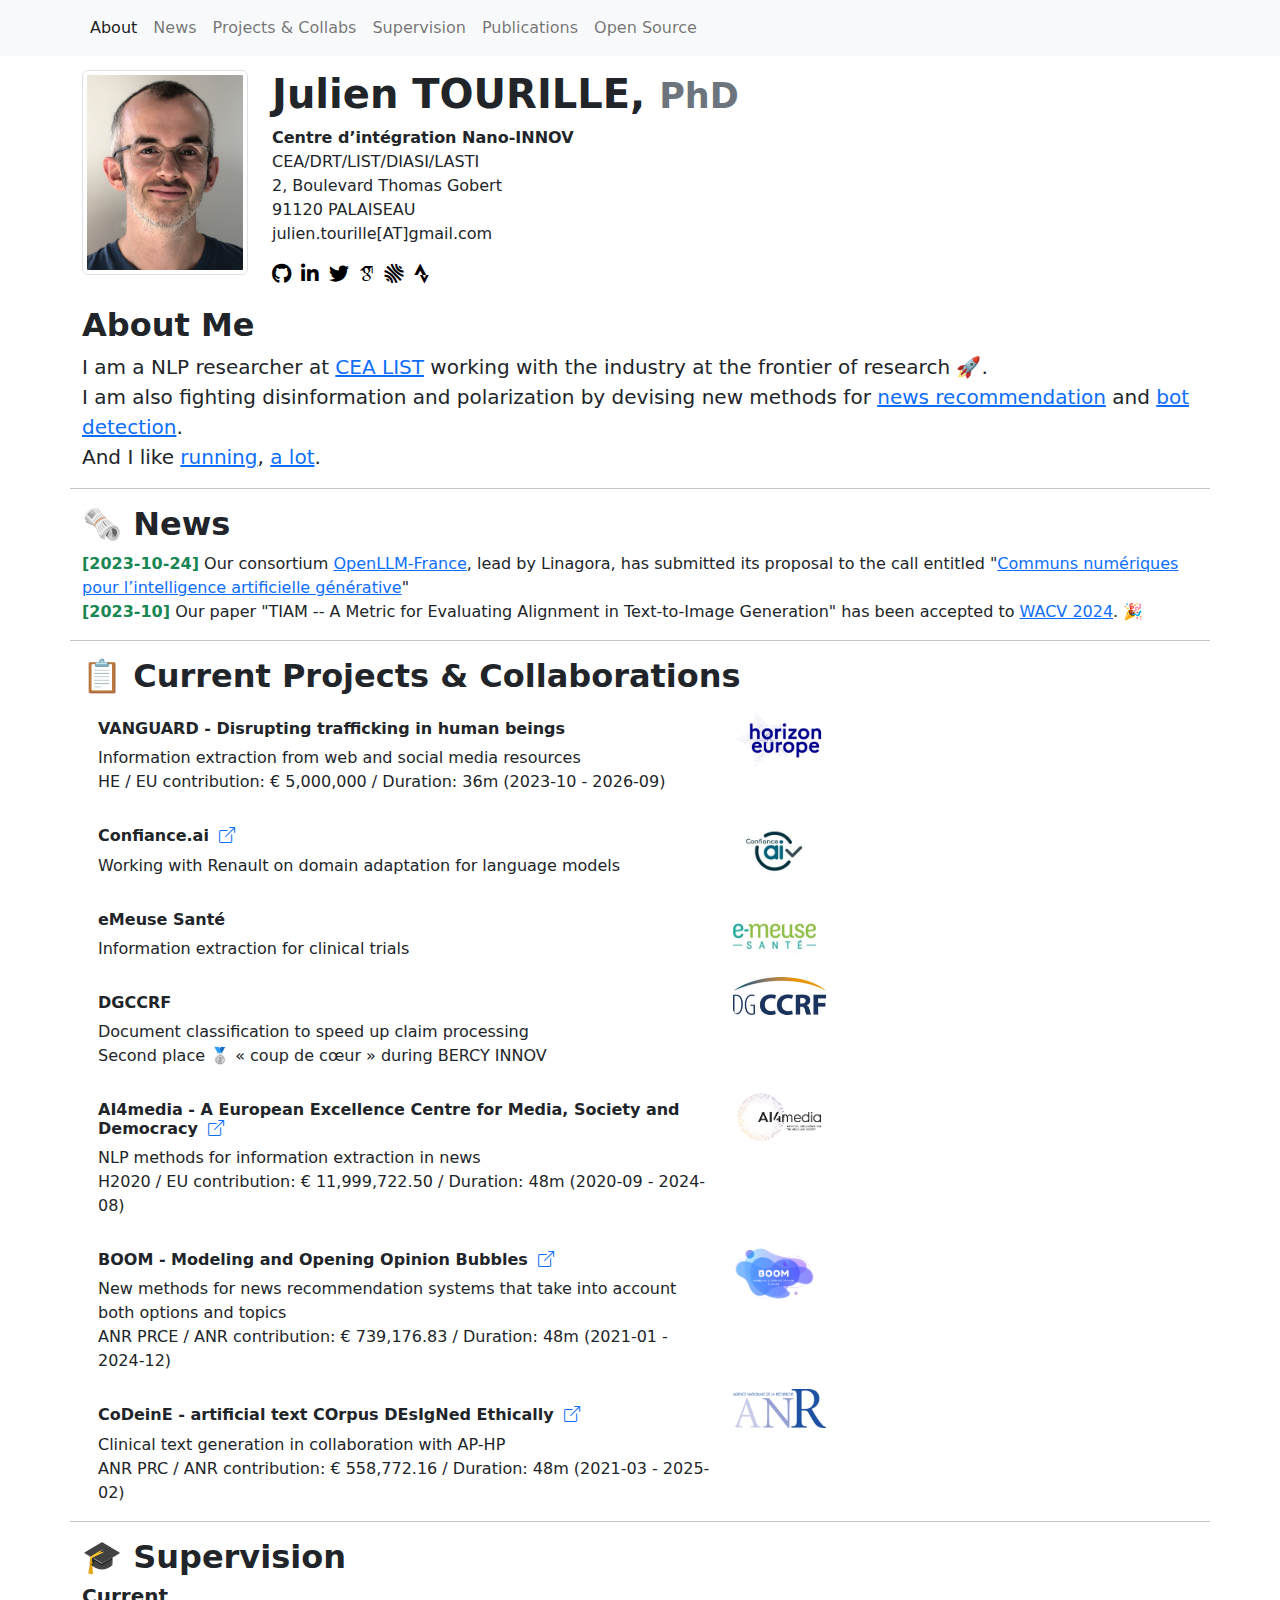
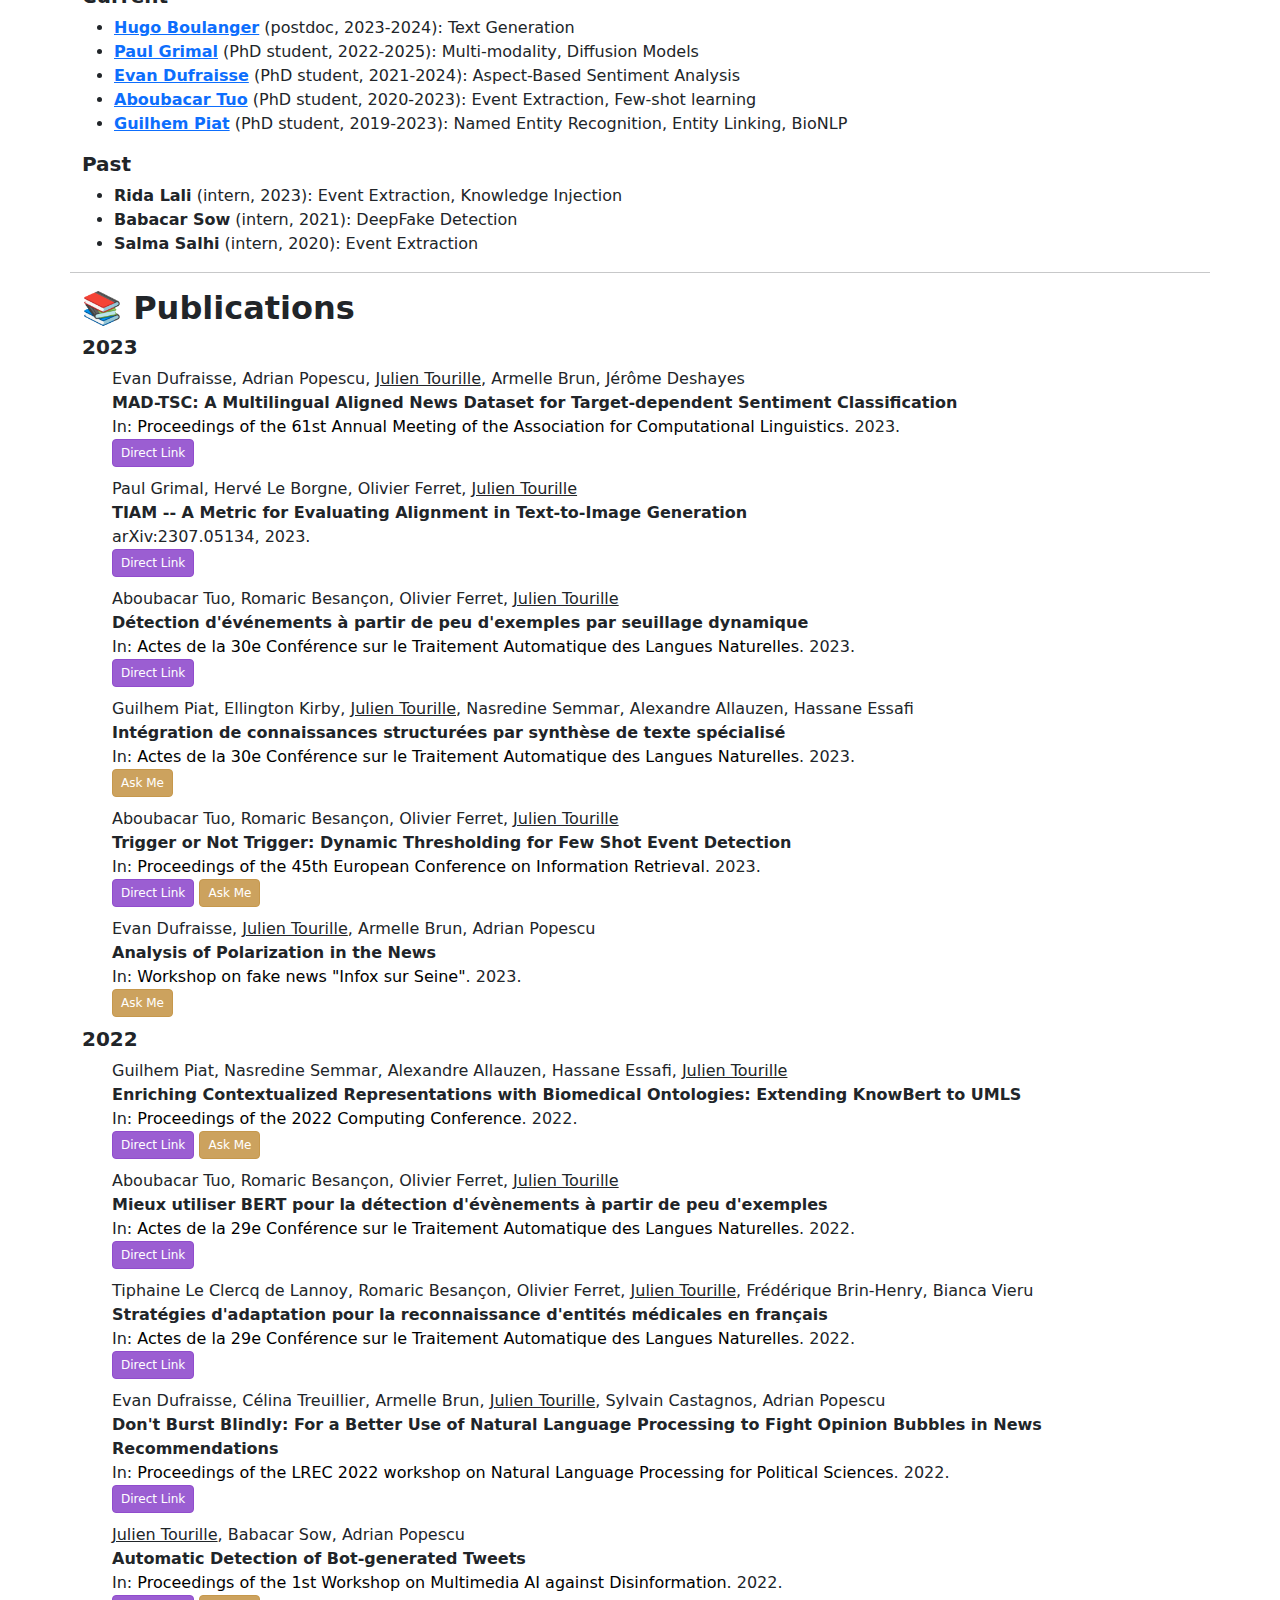
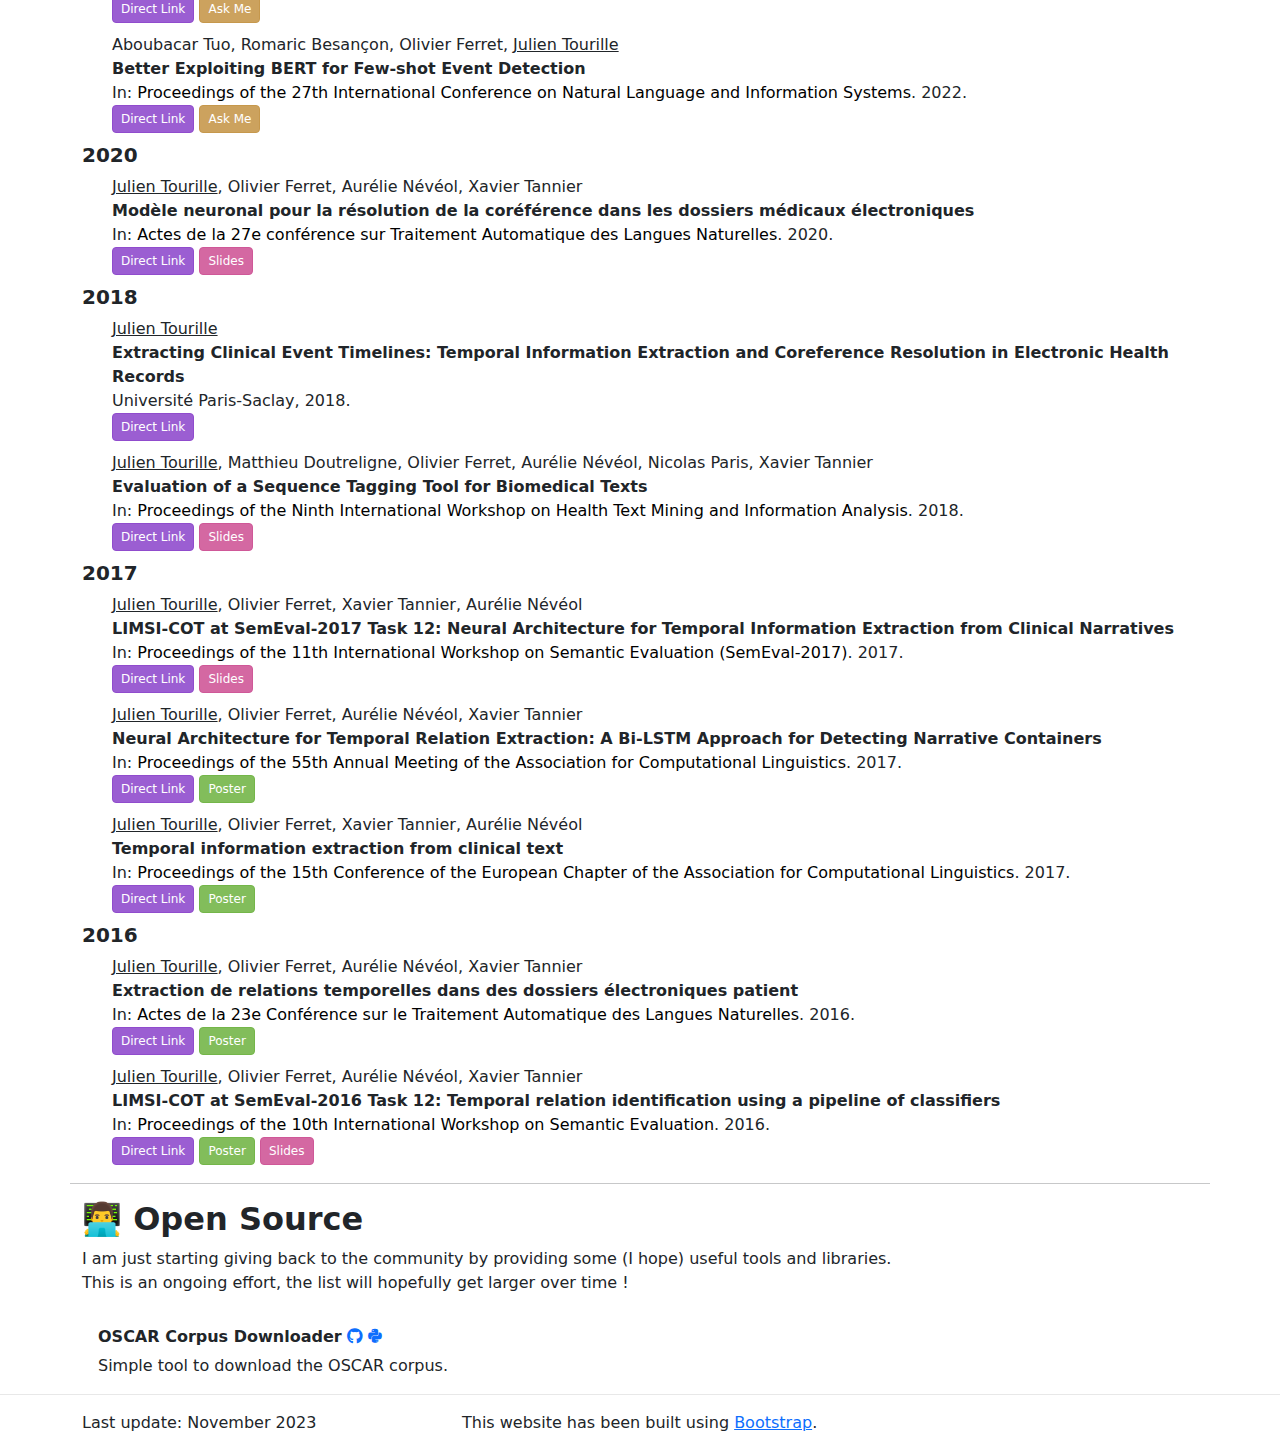
==== commit 5d0339ed: "add link to wacv" ====
--- a/index.html
+++ b/index.html
@@ -106,7 +106,7 @@
                         <span class="text-success"><strong>[2023-10-24]</strong></span> Our consortium <a href="https://www.openllm-france.fr/" target="_blank">OpenLLM-France</a>, lead by Linagora, has submitted its proposal to the call entitled "<a href="https://www.bpifrance.fr/nos-appels-a-projets-concours/appel-a-projets-communs-numeriques-pour-lintelligence-artificielle-generative" target="_blank">Communs numériques pour l’intelligence artificielle générative</a>"
                     </li>
                     <li>
-                        <span class="text-success"><strong>[2023-10]</strong></span> Our paper "TIAM -- A Metric for Evaluating Alignment in Text-to-Image Generation" has been accepted to WACV 2023. 🎉
+                        <span class="text-success"><strong>[2023-10]</strong></span> Our paper "TIAM -- A Metric for Evaluating Alignment in Text-to-Image Generation" has been accepted to <a href="https://wacv2024.thecvf.com/" target="_blank">WACV 2024</a>. 🎉
                     </li>
             </ul>
         </div>
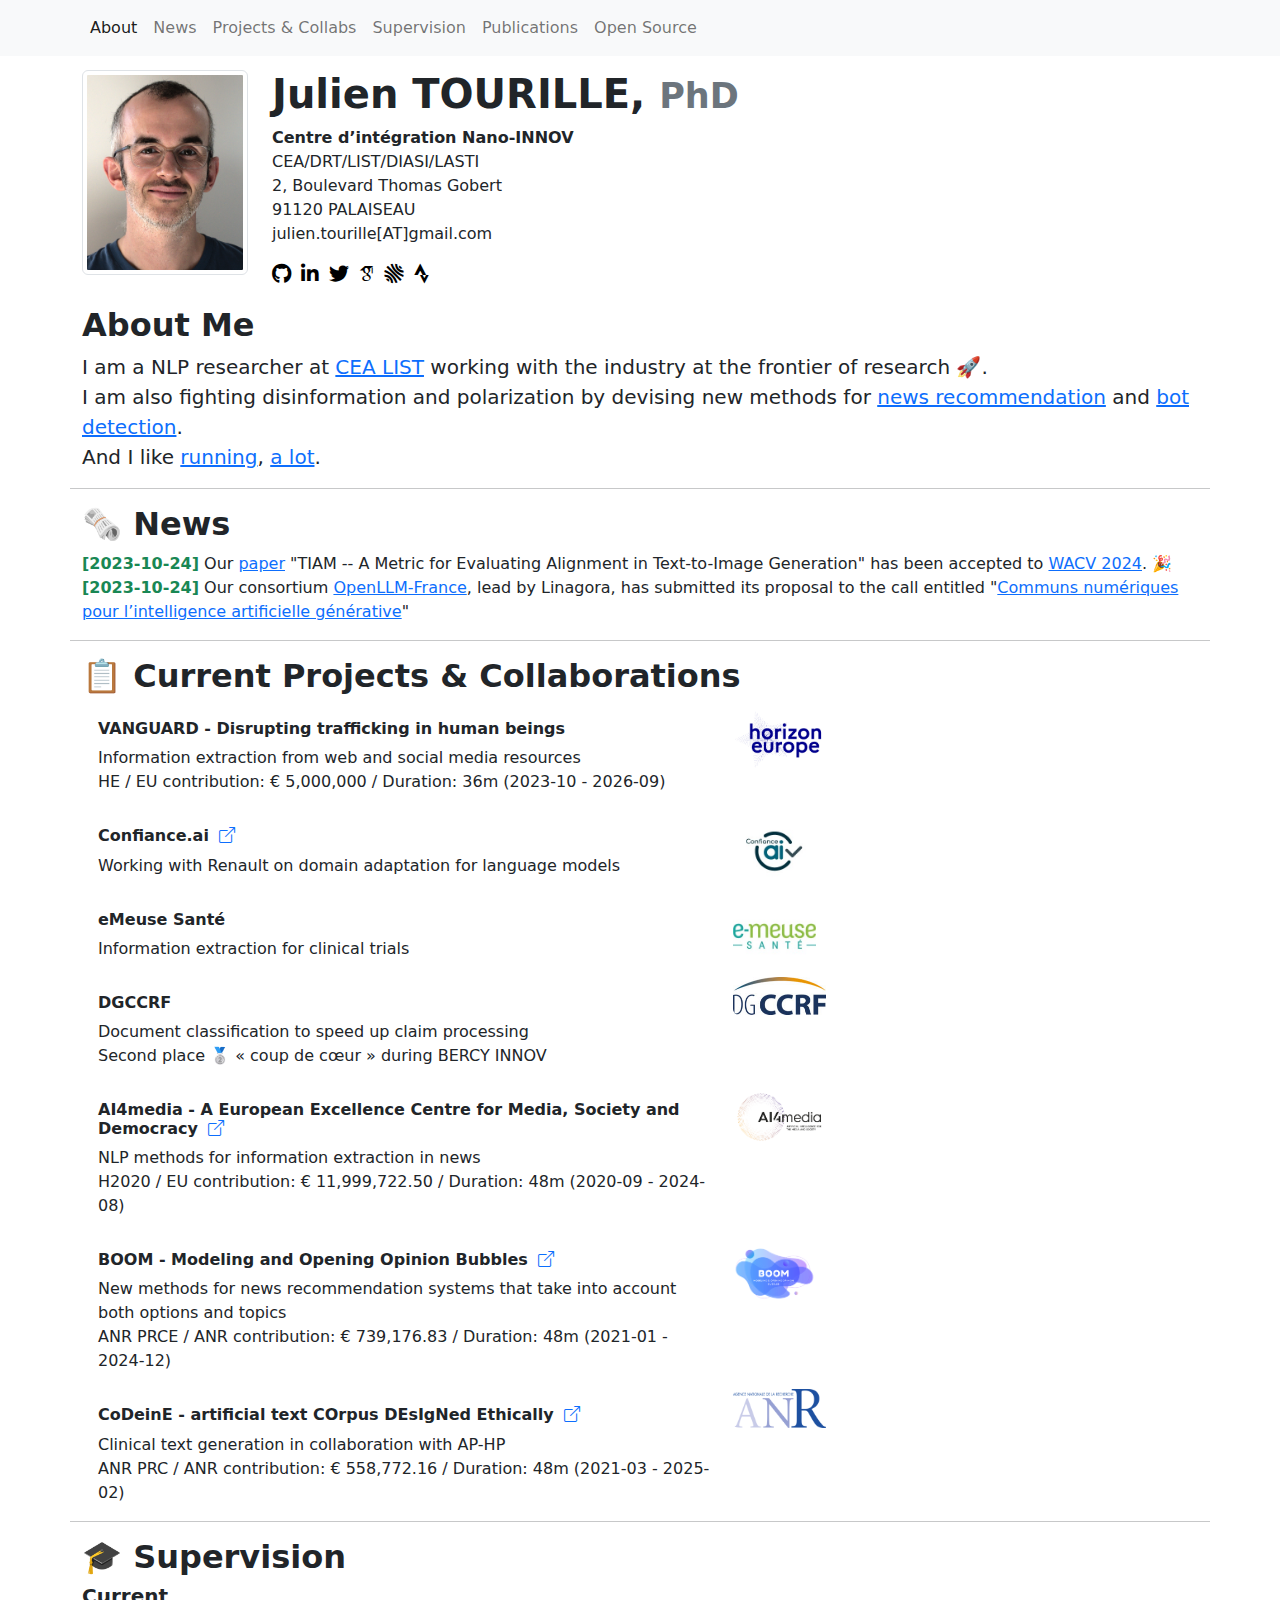
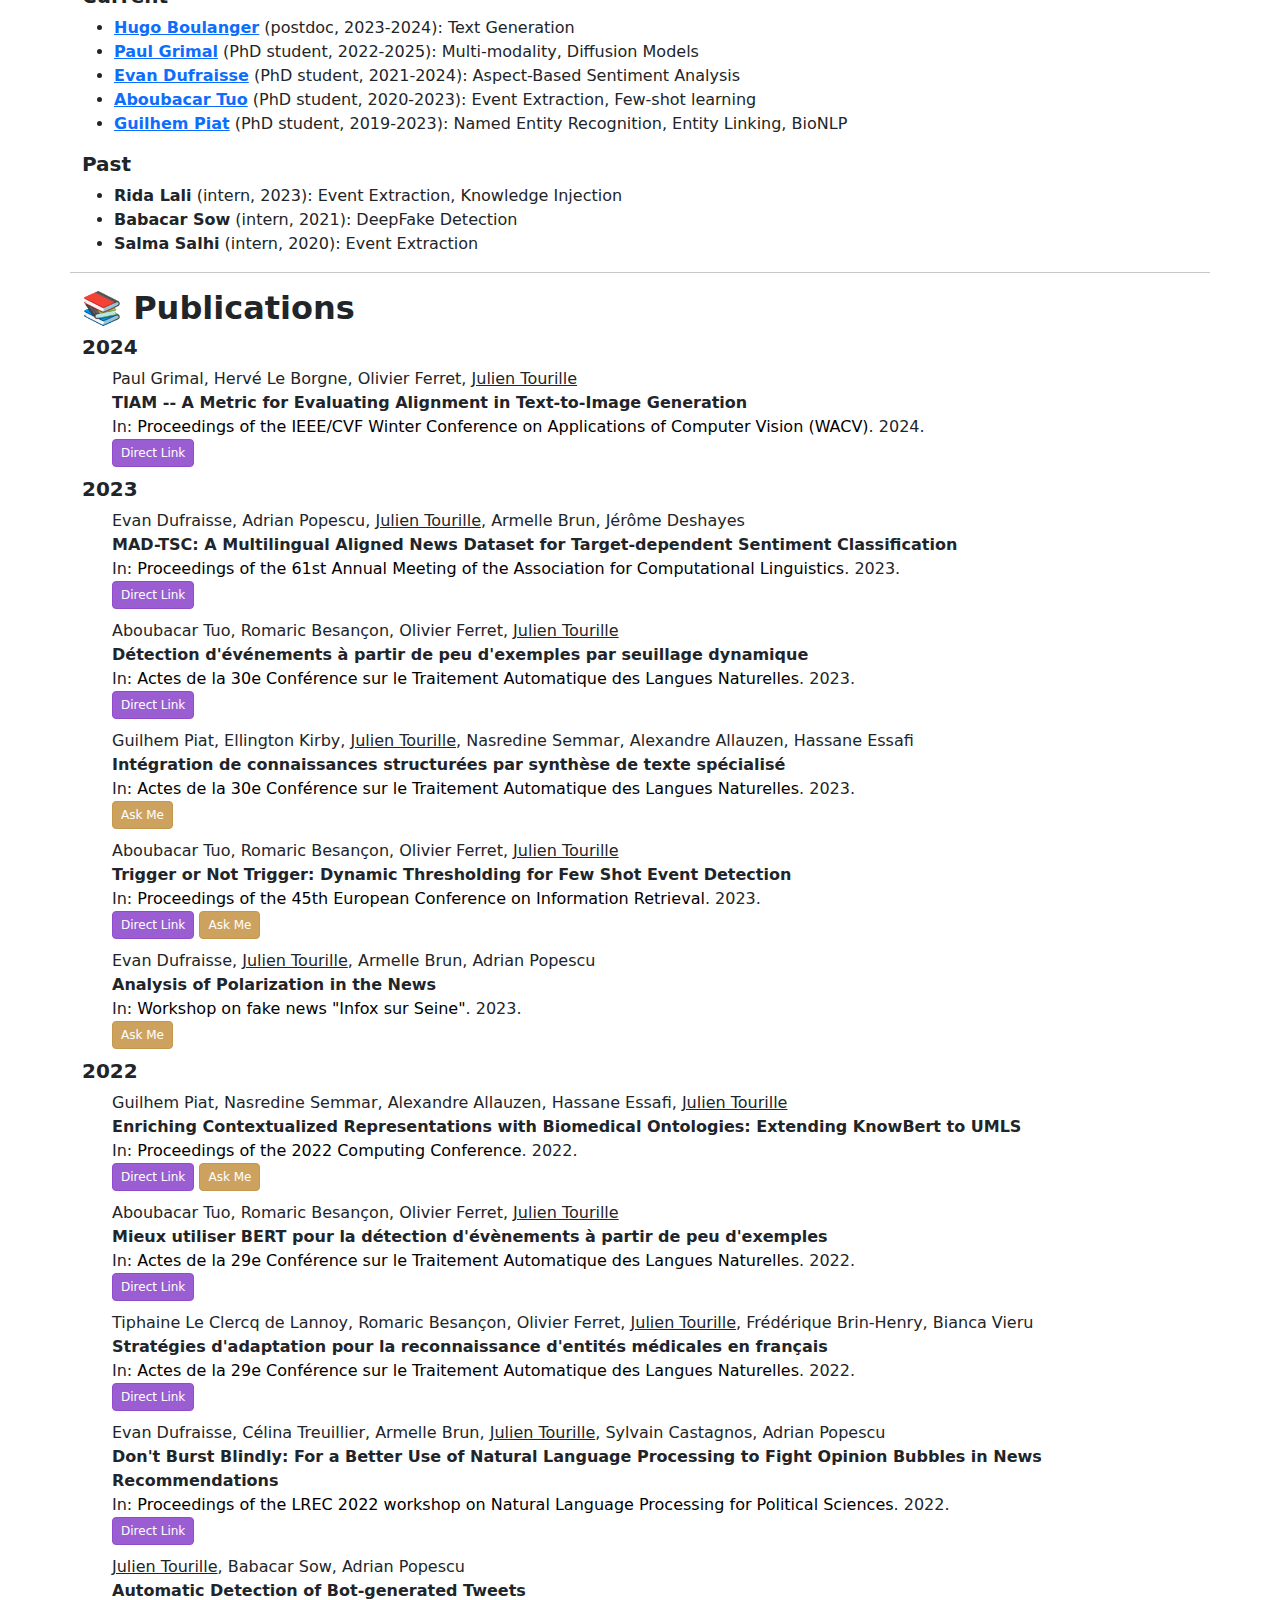
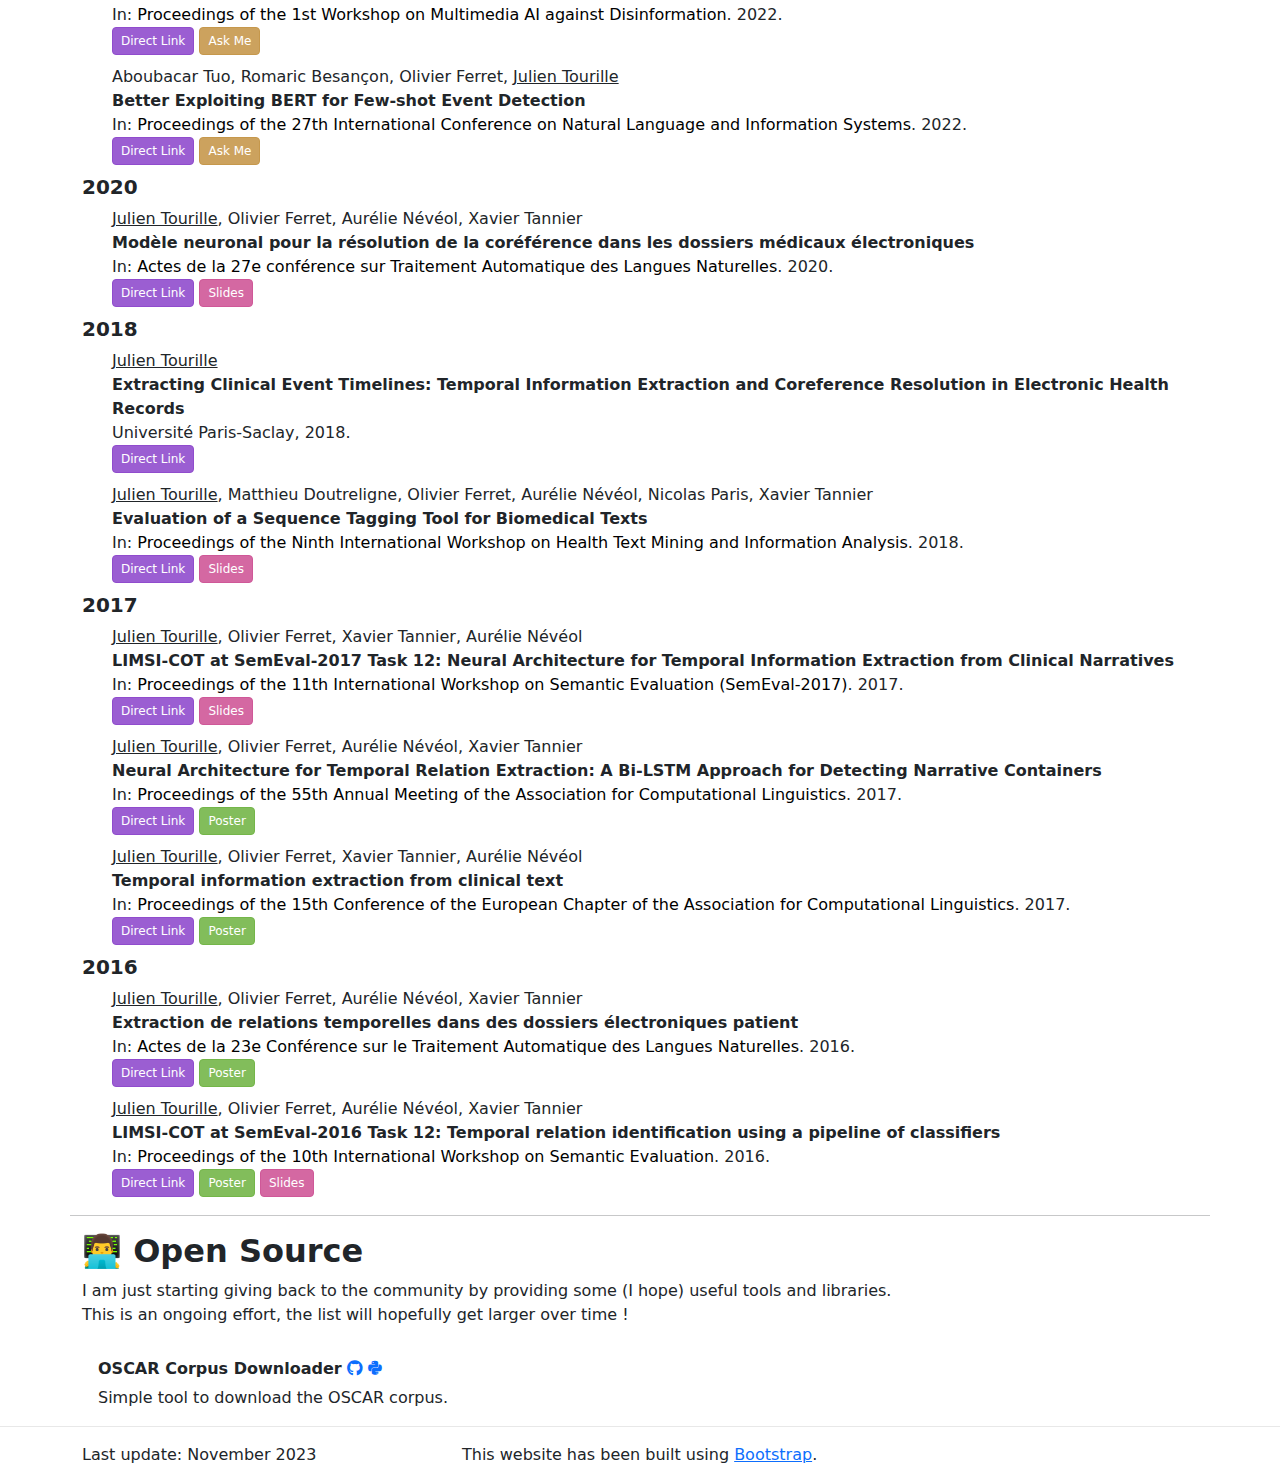
==== commit fb7c8a61: "update publications + add links to news" ====
--- a/index.html
+++ b/index.html
@@ -103,10 +103,10 @@
             <a class="anchor-target" id="news-spy"></a><h2 class="fw-semibold">🗞️ News <a class="anchor" href="#news-spy">#</a></h2>
             <ul class="list-unstyled">
                     <li>
-                        <span class="text-success"><strong>[2023-10-24]</strong></span> Our consortium <a href="https://www.openllm-france.fr/" target="_blank">OpenLLM-France</a>, lead by Linagora, has submitted its proposal to the call entitled "<a href="https://www.bpifrance.fr/nos-appels-a-projets-concours/appel-a-projets-communs-numeriques-pour-lintelligence-artificielle-generative" target="_blank">Communs numériques pour l’intelligence artificielle générative</a>"
+                        <span class="text-success"><strong>[2023-10-24]</strong></span> Our <a href="https://arxiv.org/abs/2307.05134" target="_blank">paper</a> "TIAM -- A Metric for Evaluating Alignment in Text-to-Image Generation" has been accepted to <a href="https://wacv2024.thecvf.com/" target="_blank">WACV 2024</a>. 🎉
                     </li>
                     <li>
-                        <span class="text-success"><strong>[2023-10]</strong></span> Our paper "TIAM -- A Metric for Evaluating Alignment in Text-to-Image Generation" has been accepted to <a href="https://wacv2024.thecvf.com/" target="_blank">WACV 2024</a>. 🎉
+                        <span class="text-success"><strong>[2023-10-24]</strong></span> Our consortium <a href="https://www.openllm-france.fr/" target="_blank">OpenLLM-France</a>, lead by Linagora, has submitted its proposal to the call entitled "<a href="https://www.bpifrance.fr/nos-appels-a-projets-concours/appel-a-projets-communs-numeriques-pour-lintelligence-artificielle-generative" target="_blank">Communs numériques pour l’intelligence artificielle générative</a>"
                     </li>
             </ul>
         </div>
@@ -274,6 +274,19 @@
     <div class="row" id="publications-spy">
         <div class="col-12" style="margin-bottom: 0.5rem">
             <a class="anchor-target" id="publications"></a><h2 class="fw-semibold">📚 Publications <a class="anchor" href="#publications">#</a></h2>
+                <h3 class="h3-small fw-semibold">2024</h3>
+                    <div class="bib-entry">
+                        <div class="bib-content">
+                            Paul Grimal, Hervé Le Borgne, Olivier Ferret, <u>Julien Tourille</u><br/>
+                            <strong>TIAM -- A Metric for Evaluating Alignment in Text-to-Image Generation
+                            </strong><br/>
+                                In: <span class="italic bib-booktitle ">Proceedings of the IEEE/CVF Winter Conference on Applications of Computer Vision (WACV)</span>.
+                            2024.
+                            <br/>
+                                <a class="btn btn-sm btn-url" href="http://arxiv.org/abs/2307.05134" role="button"
+                                   target="_blank">Direct Link</a>
+                        </div>
+                    </div>
                 <h3 class="h3-small fw-semibold">2023</h3>
                     <div class="bib-entry">
                         <div class="bib-content">
@@ -284,18 +297,6 @@
                             2023.
                             <br/>
                                 <a class="btn btn-sm btn-url" href="https://aclanthology.org/2023.acl-long.461/" role="button"
-                                   target="_blank">Direct Link</a>
-                        </div>
-                    </div>
-                    <div class="bib-entry">
-                        <div class="bib-content">
-                            Paul Grimal, Hervé Le Borgne, Olivier Ferret, <u>Julien Tourille</u><br/>
-                            <strong>TIAM -- A Metric for Evaluating Alignment in Text-to-Image Generation
-                            </strong><br/>
-                                arXiv:2307.05134,
-                            2023.
-                            <br/>
-                                <a class="btn btn-sm btn-url" href="http://arxiv.org/abs/2307.05134" role="button"
                                    target="_blank">Direct Link</a>
                         </div>
                     </div>
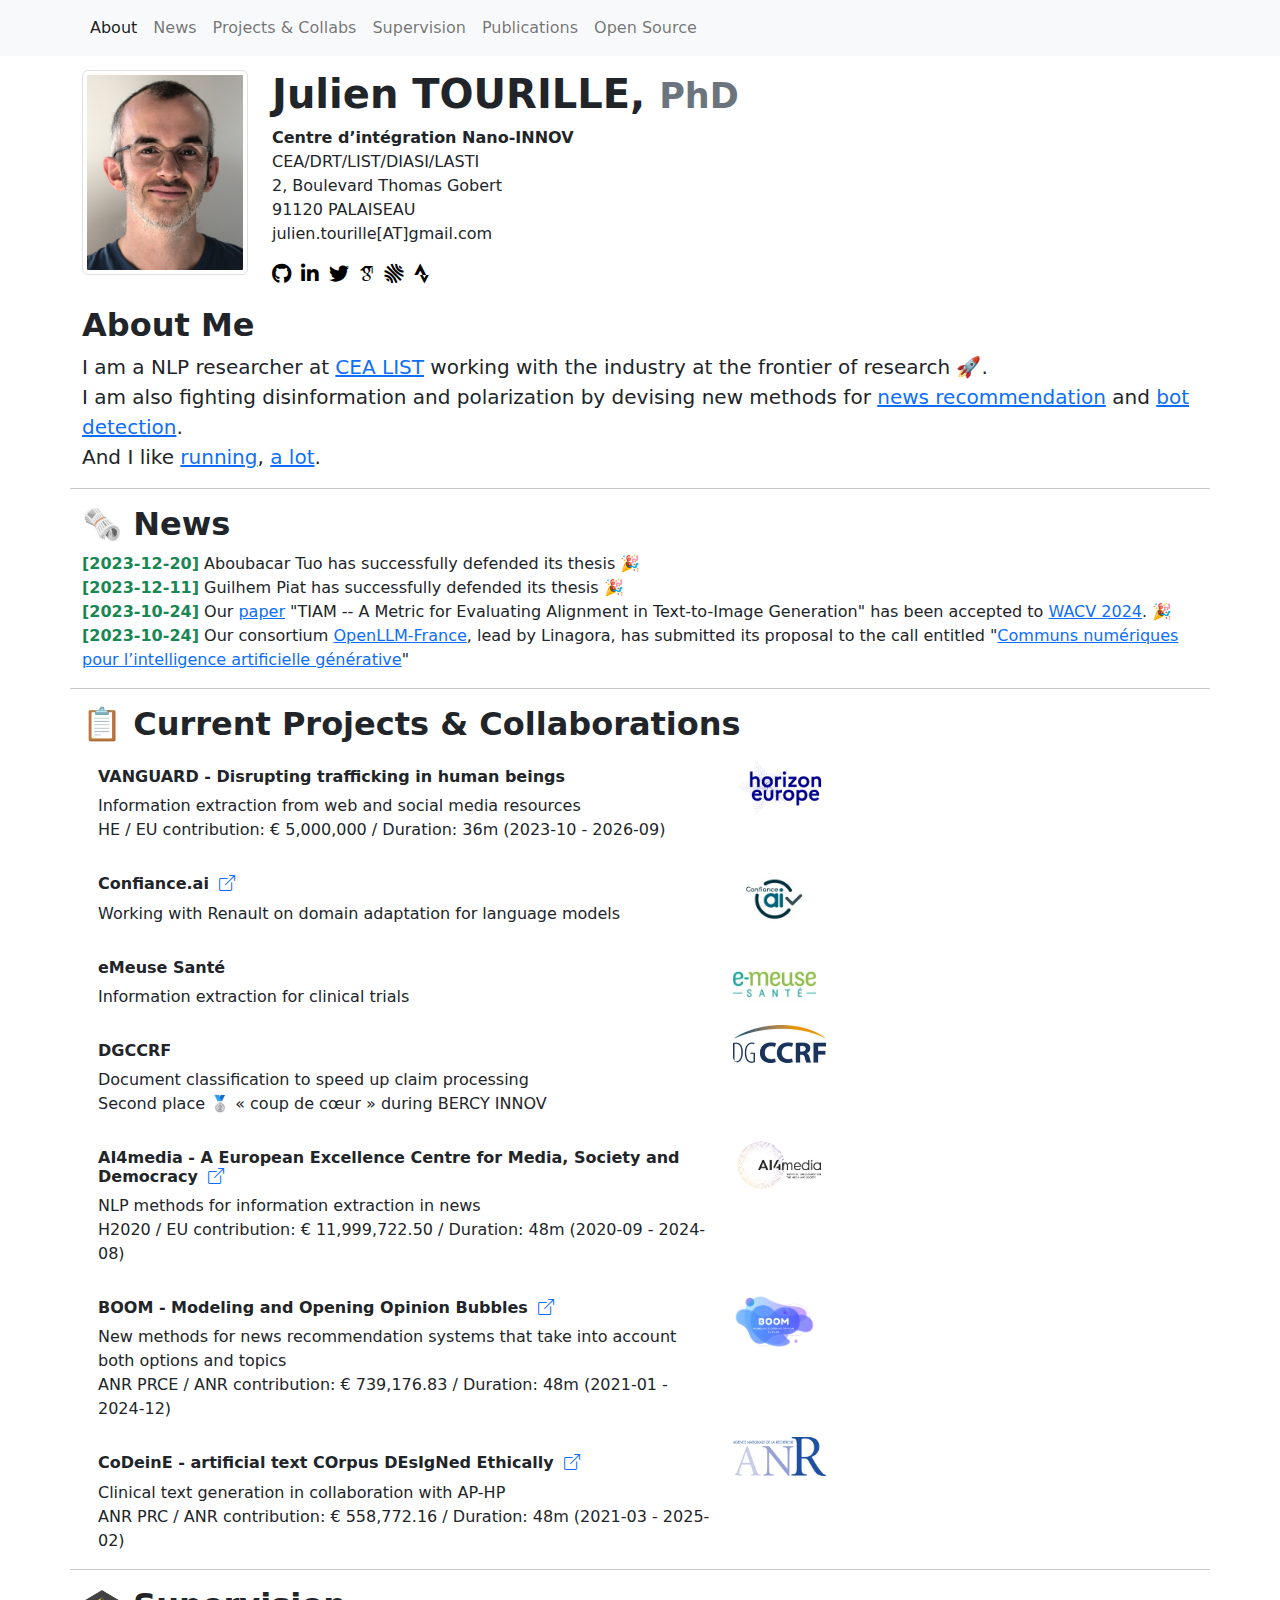
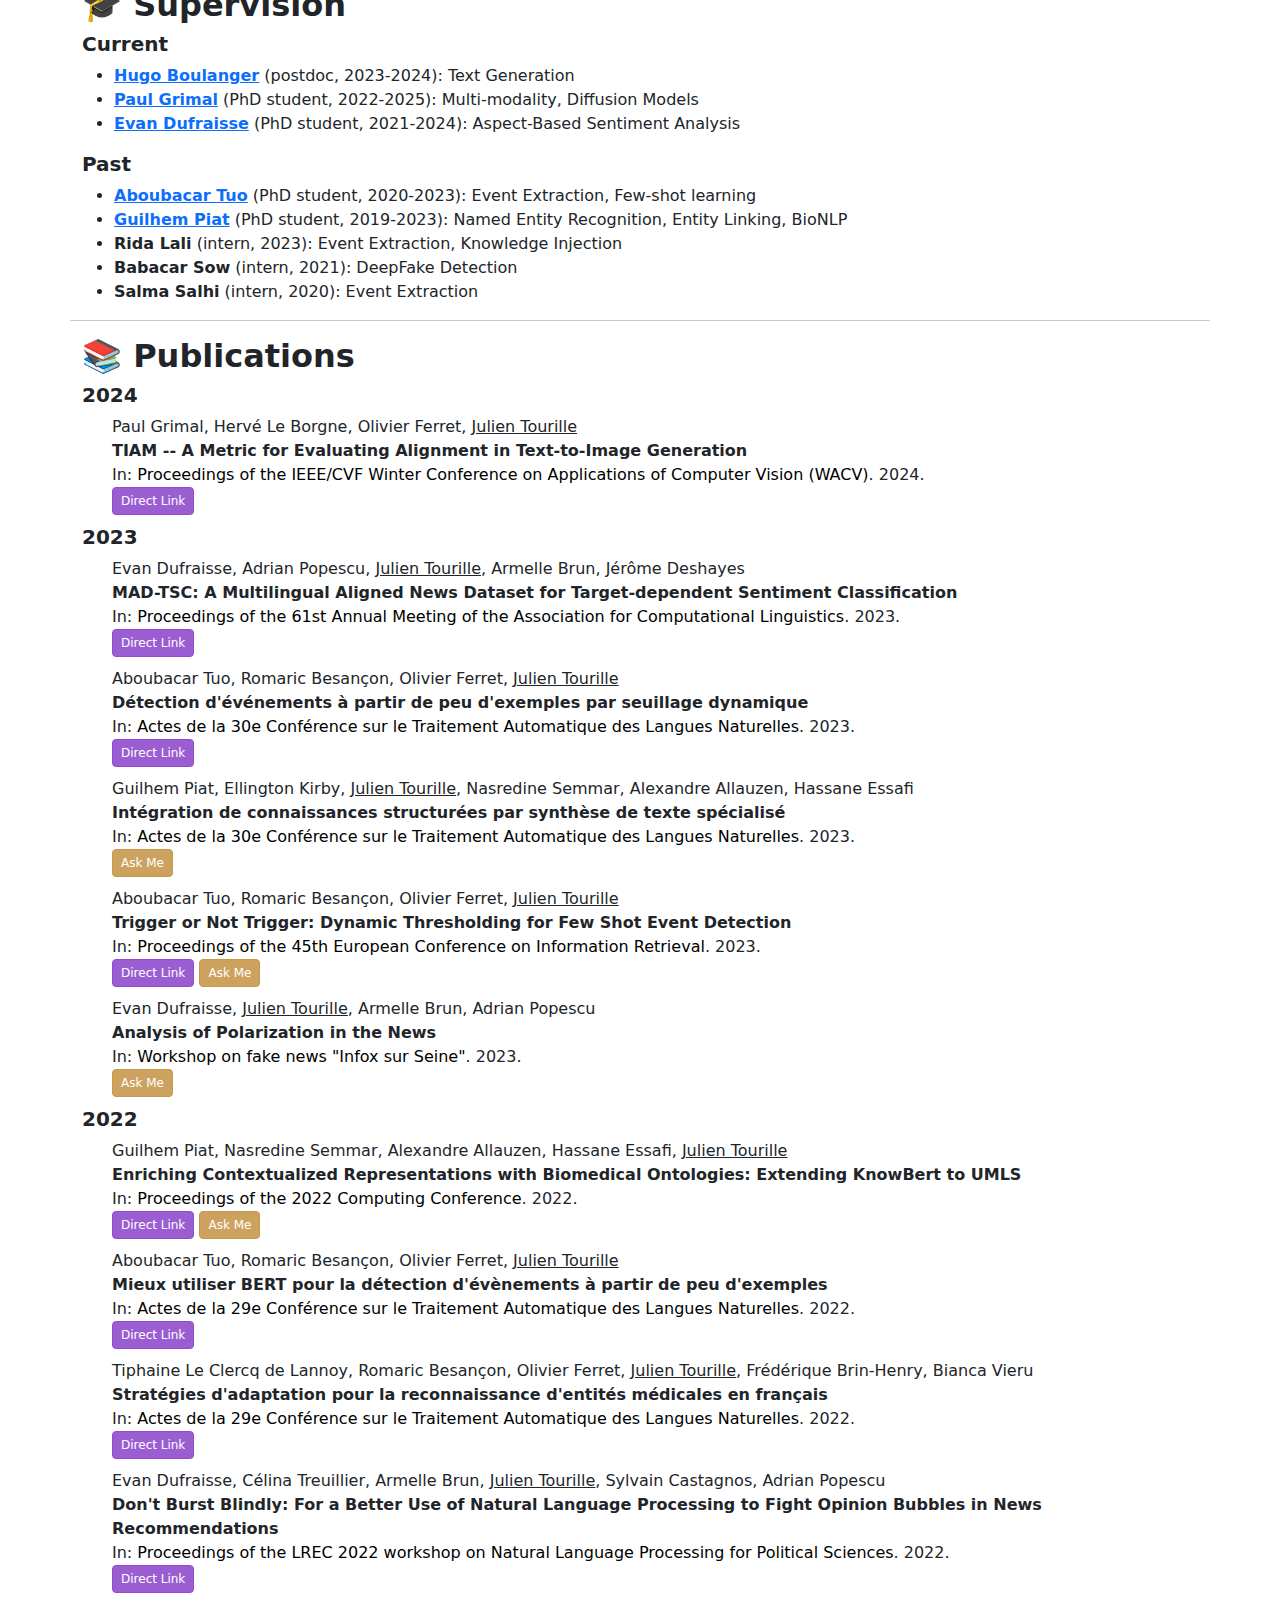
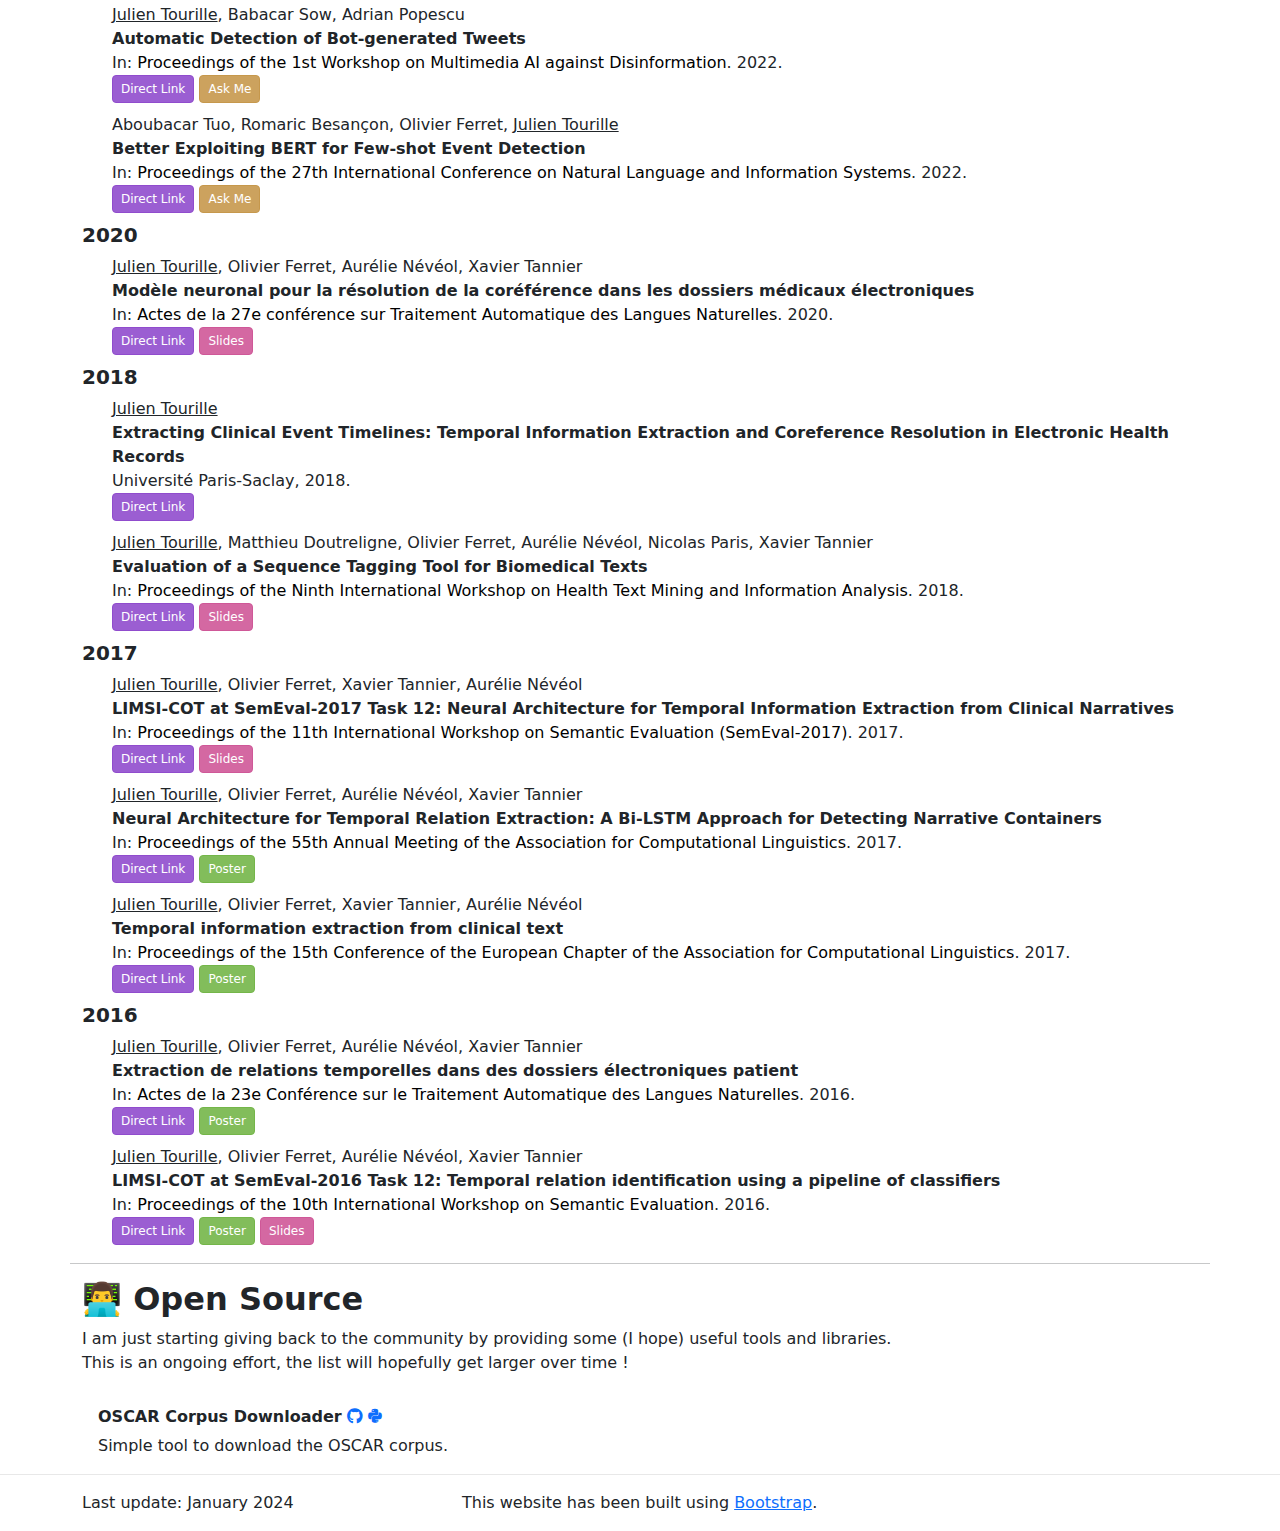
==== commit ddffcd3c: "updates !" ====
--- a/index.html
+++ b/index.html
@@ -103,6 +103,12 @@
             <a class="anchor-target" id="news-spy"></a><h2 class="fw-semibold">🗞️ News <a class="anchor" href="#news-spy">#</a></h2>
             <ul class="list-unstyled">
                     <li>
+                        <span class="text-success"><strong>[2023-12-20]</strong></span> Aboubacar Tuo has successfully defended its thesis 🎉
+                    </li>
+                    <li>
+                        <span class="text-success"><strong>[2023-12-11]</strong></span> Guilhem Piat has successfully defended its thesis 🎉
+                    </li>
+                    <li>
                         <span class="text-success"><strong>[2023-10-24]</strong></span> Our <a href="https://arxiv.org/abs/2307.05134" target="_blank">paper</a> "TIAM -- A Metric for Evaluating Alignment in Text-to-Image Generation" has been accepted to <a href="https://wacv2024.thecvf.com/" target="_blank">WACV 2024</a>. 🎉
                     </li>
                     <li>
@@ -253,6 +259,9 @@
                 <li><strong><a target="_blank" href="https://www.theses.fr/s284959">Evan Dufraisse</a></strong> (PhD
                     student, 2021-2024): Aspect-Based Sentiment Analysis
                 </li>
+            </ul>
+            <h3 class="h3-small fw-semibold">Past</h3>
+            <ul>
                 <li><strong><a target="_blank" href="https://www.theses.fr/s259675">Aboubacar Tuo</a></strong> (PhD
                     student, 2020-2023): Event Extraction, Few-shot learning
                 </li>
@@ -260,10 +269,6 @@
                     student, 2019-2023): Named Entity Recognition, Entity Linking,
                     BioNLP
                 </li>
-
-            </ul>
-            <h3 class="h3-small fw-semibold">Past</h3>
-            <ul>
                 <li><strong>Rida Lali</strong> (intern, 2023): Event Extraction, Knowledge Injection</li>
                 <li><strong>Babacar Sow</strong> (intern, 2021): DeepFake Detection</li>
                 <li><strong>Salma Salhi</strong> (intern, 2020): Event Extraction</li>
@@ -572,7 +577,7 @@
     <div class="container">
         <div class="row">
             <div class="col-md-4">
-                Last update: November 2023
+                Last update: January 2024
             </div>
             <div class="col-md-8">
                 This website has been built using <a href="https://getbootstrap.com/">Bootstrap</a>.
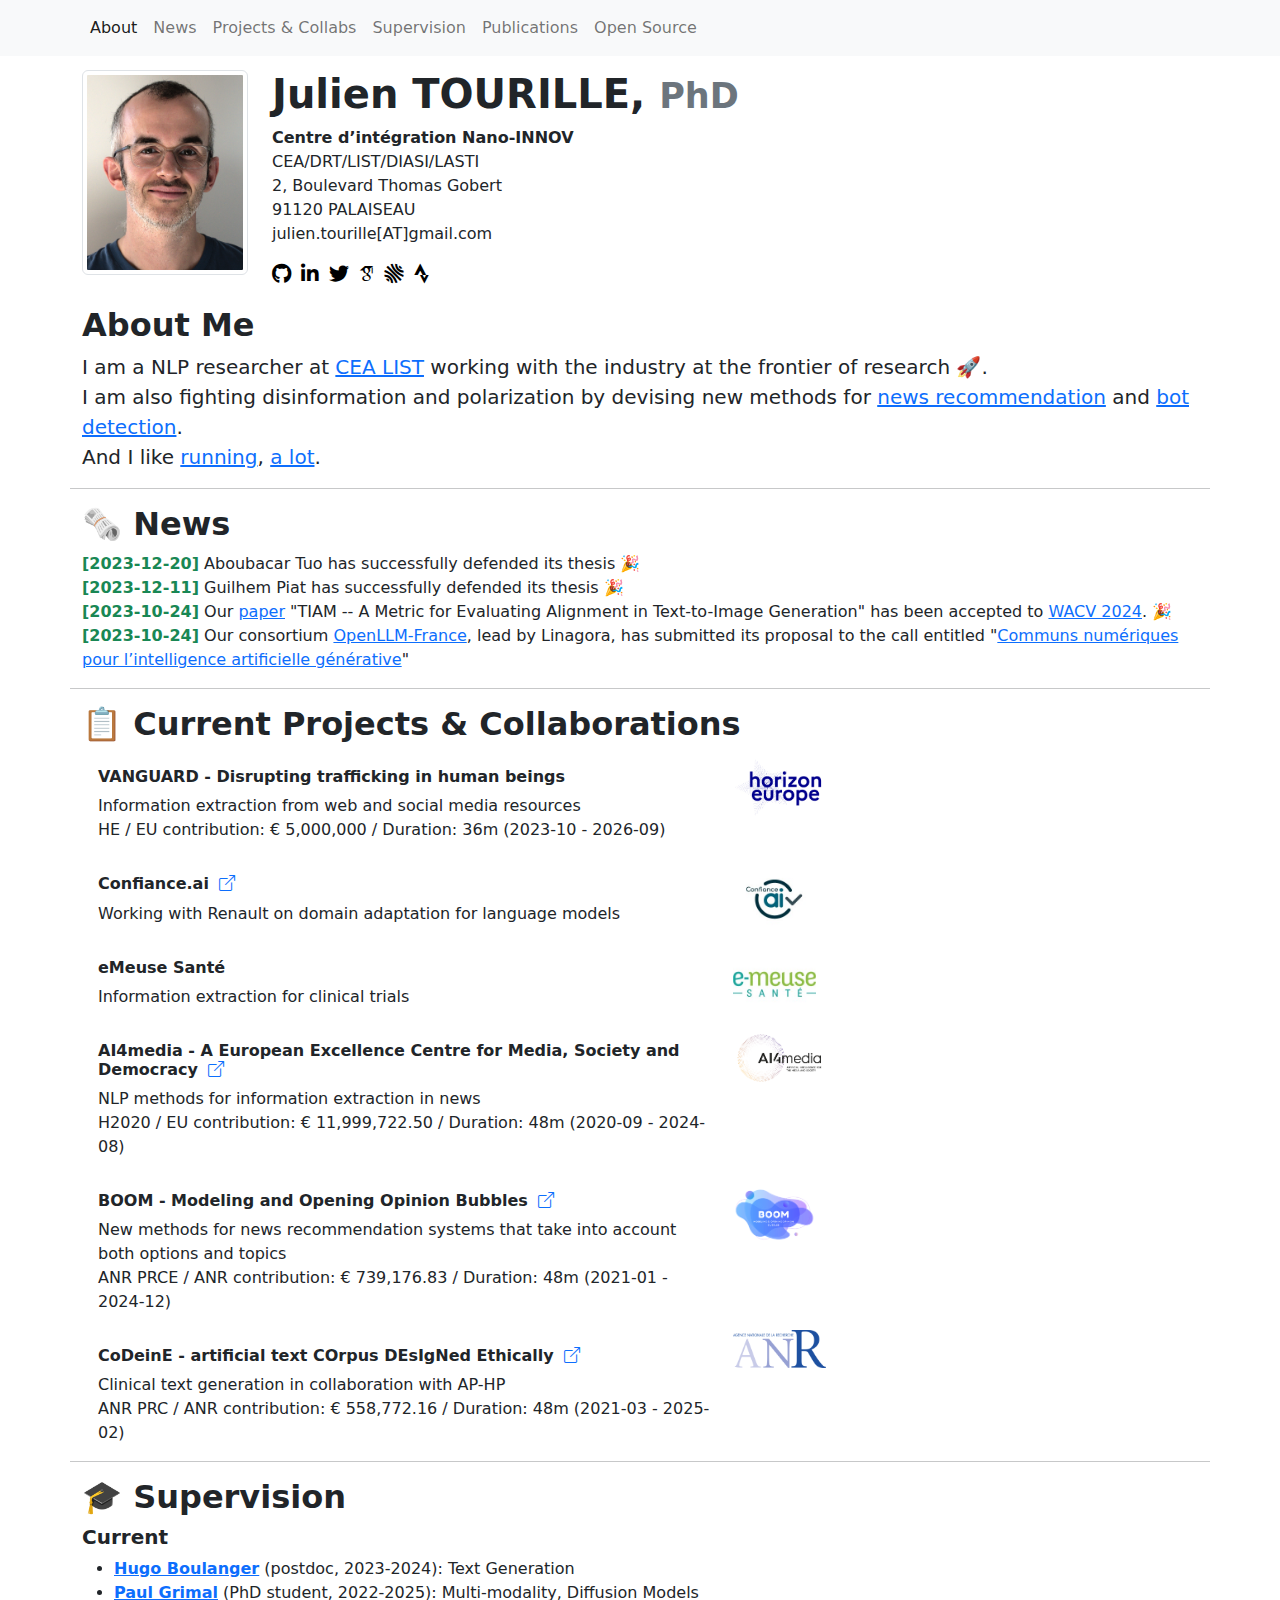
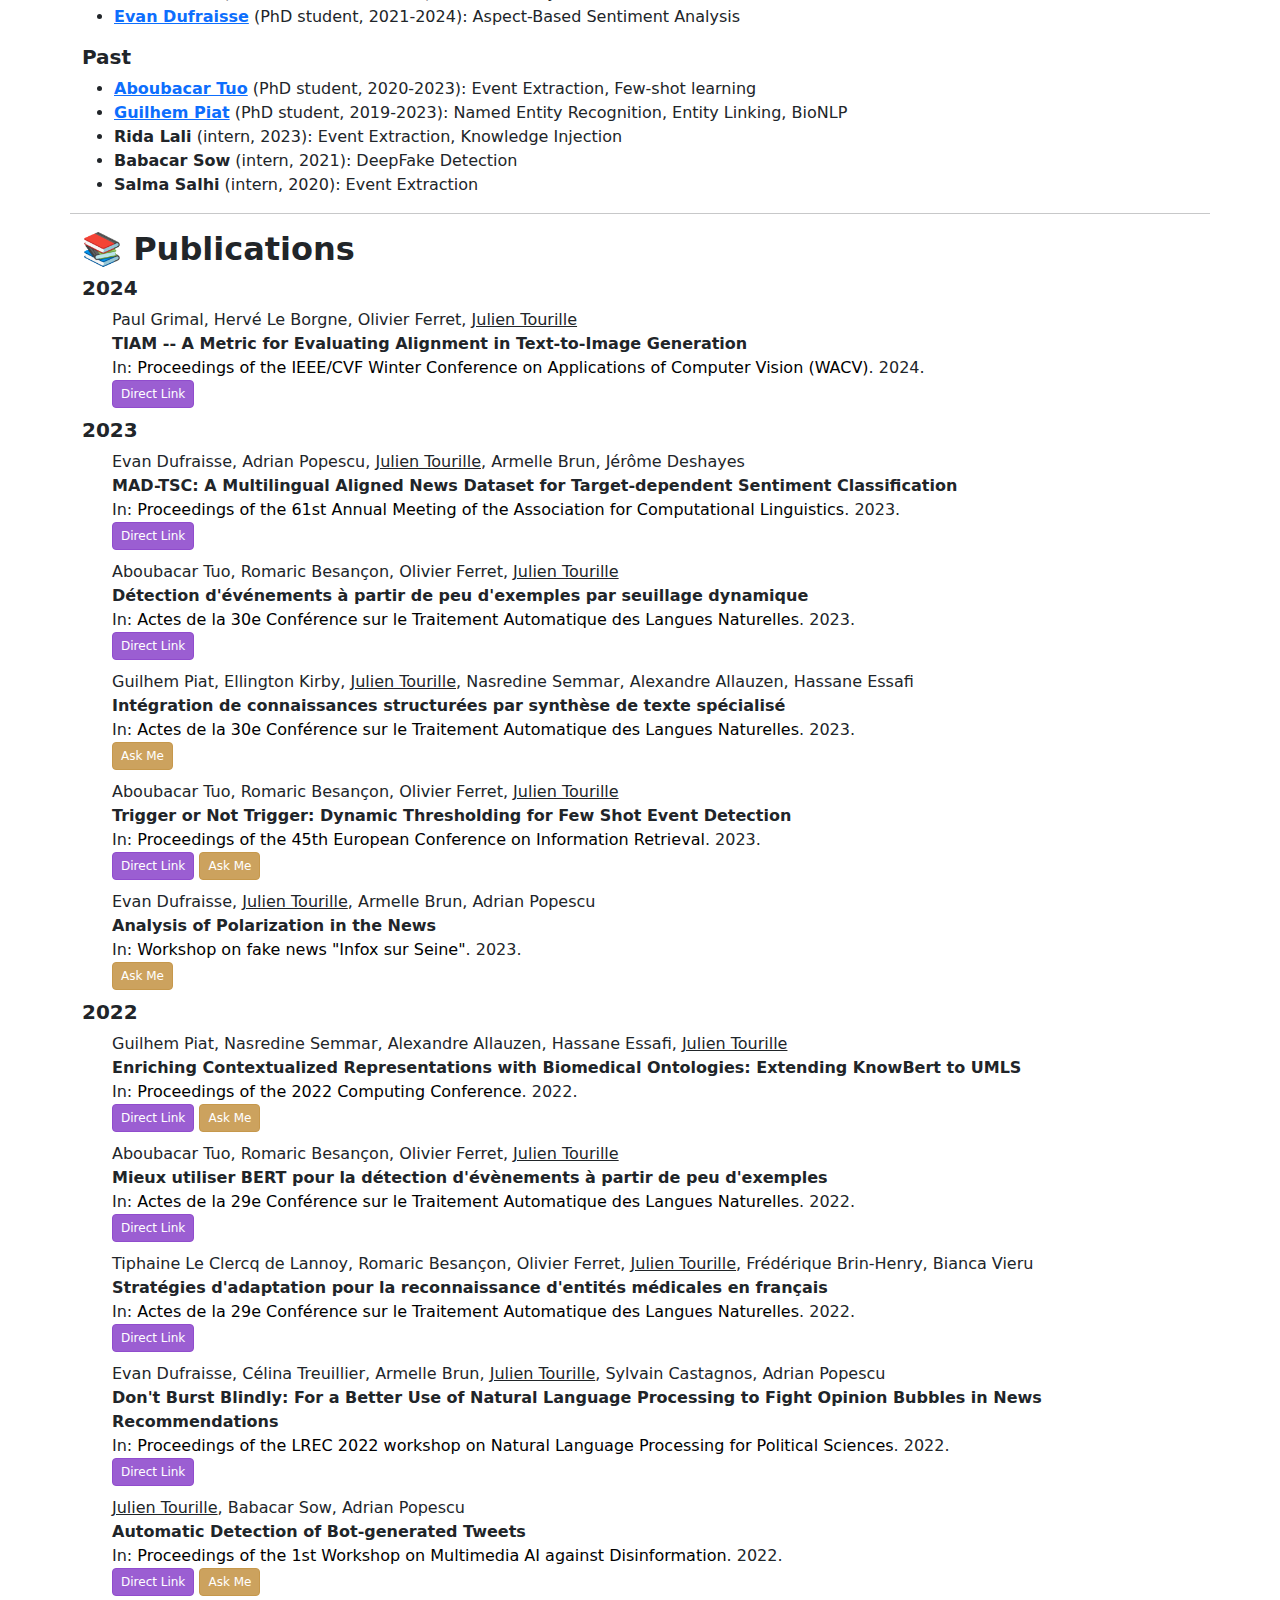
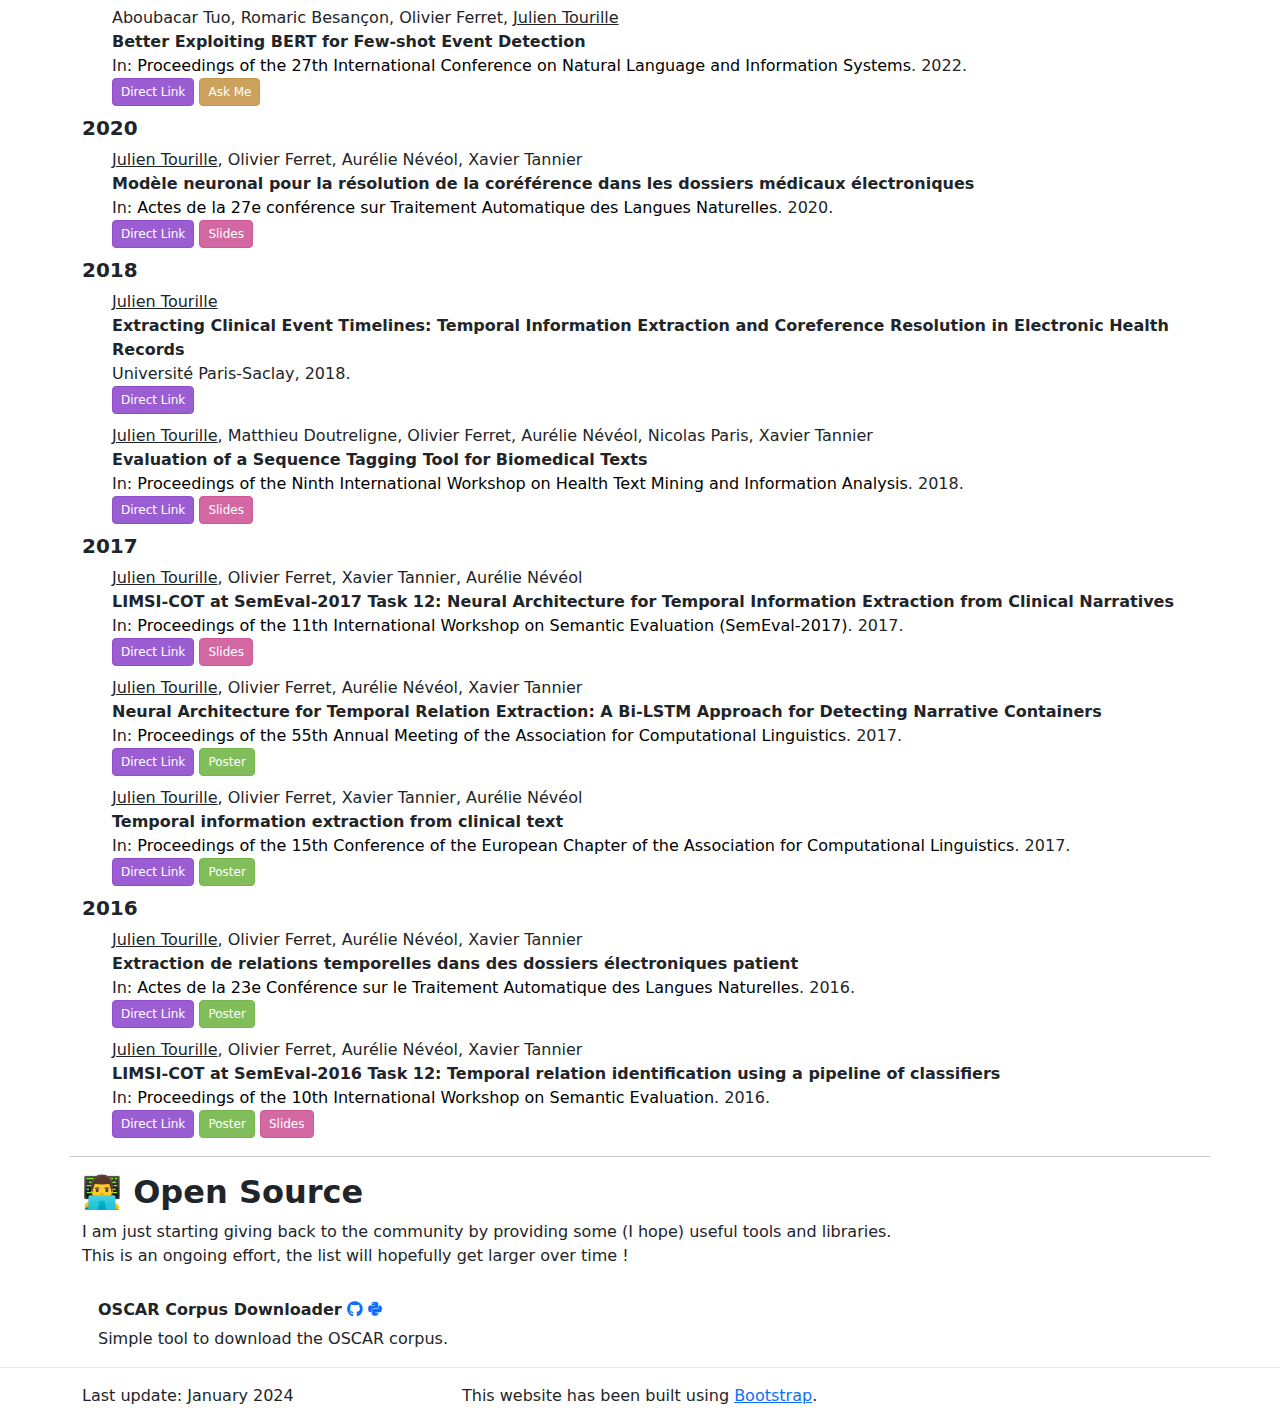
==== commit 3ef7ff1a: "remove old projects" ====
--- a/index.html
+++ b/index.html
@@ -169,22 +169,6 @@
             </div>
             <div class="card mb-12" style="border: none;">
                 <div class="row g-0">
-                    <div class="col-md-12 col-lg-7">
-                        <div class="card-body">
-                            <h5 class="card-title fw-semibold">DGCCRF</h5>
-                            <p class="card-text">Document classification to speed up claim processing<br/>
-                                Second place 🥈 « coup de cœur » during BERCY INNOV</p>
-                        </div>
-                    </div>
-                    <div class="col-lg-1 d-flex align-items-center justify-content-center d-none d-lg-block">
-                        <img src="/files/misc/Logo_DGCCRF2011.jpg" class="img-fluid rounded-start project-img"
-                             alt="...">
-                    </div>
-                </div>
-            </div>
-
-            <div class="card mb-12" style="border: none;">
-                <div class="row g-0">
 
                     <div class="col-md-12 col-lg-7">
                         <div class="card-body">
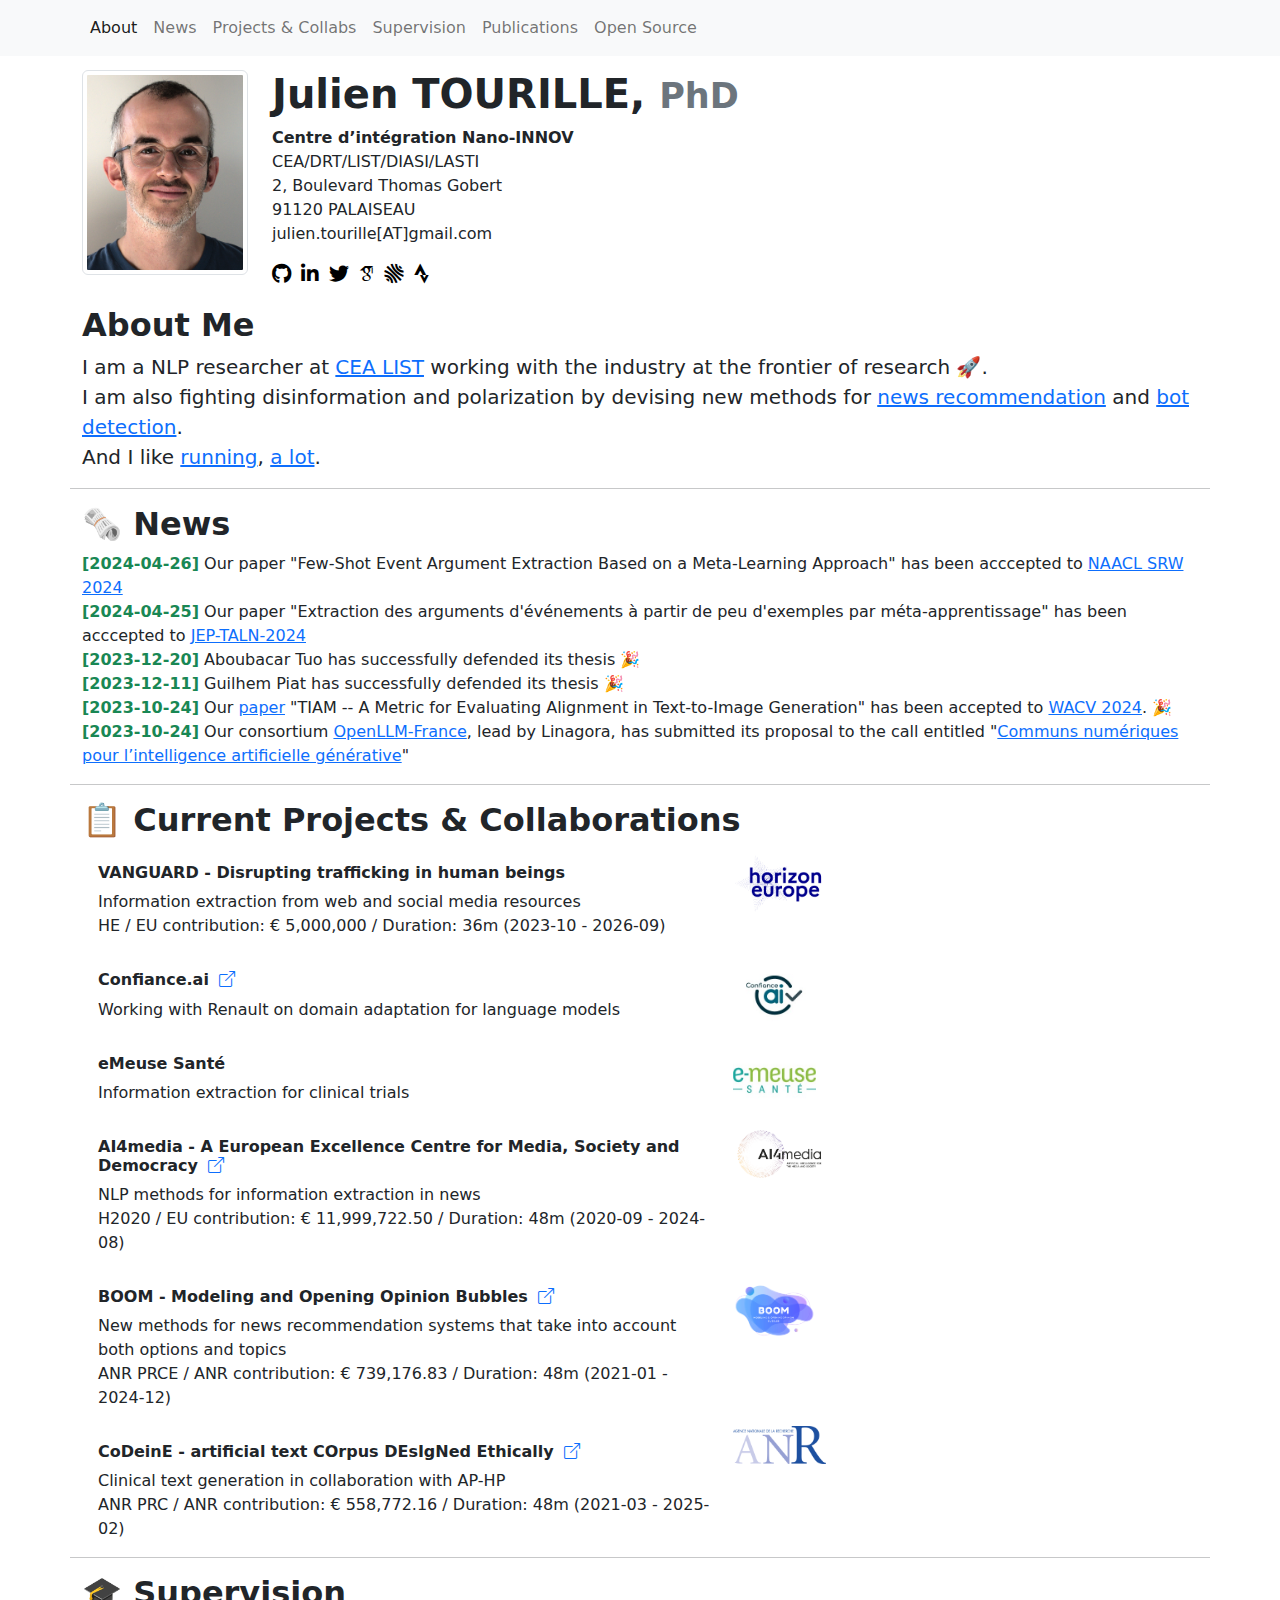
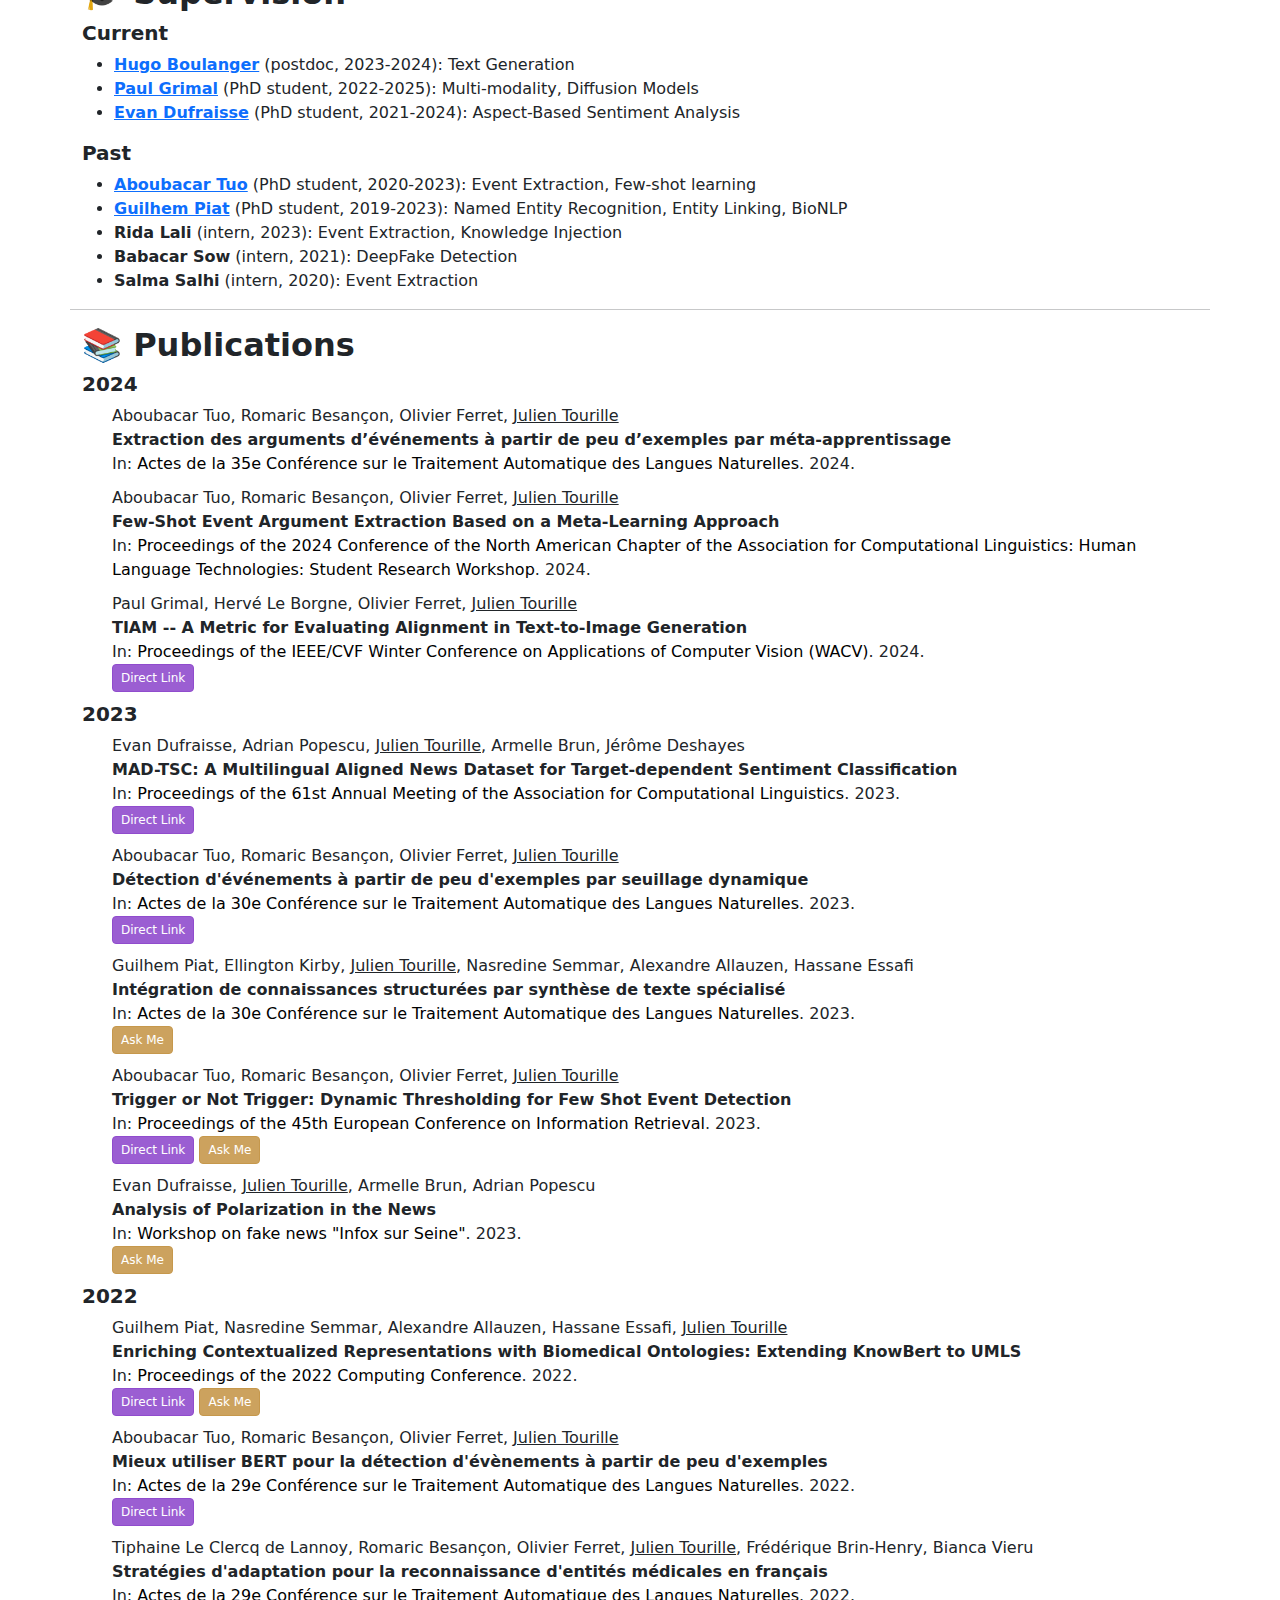
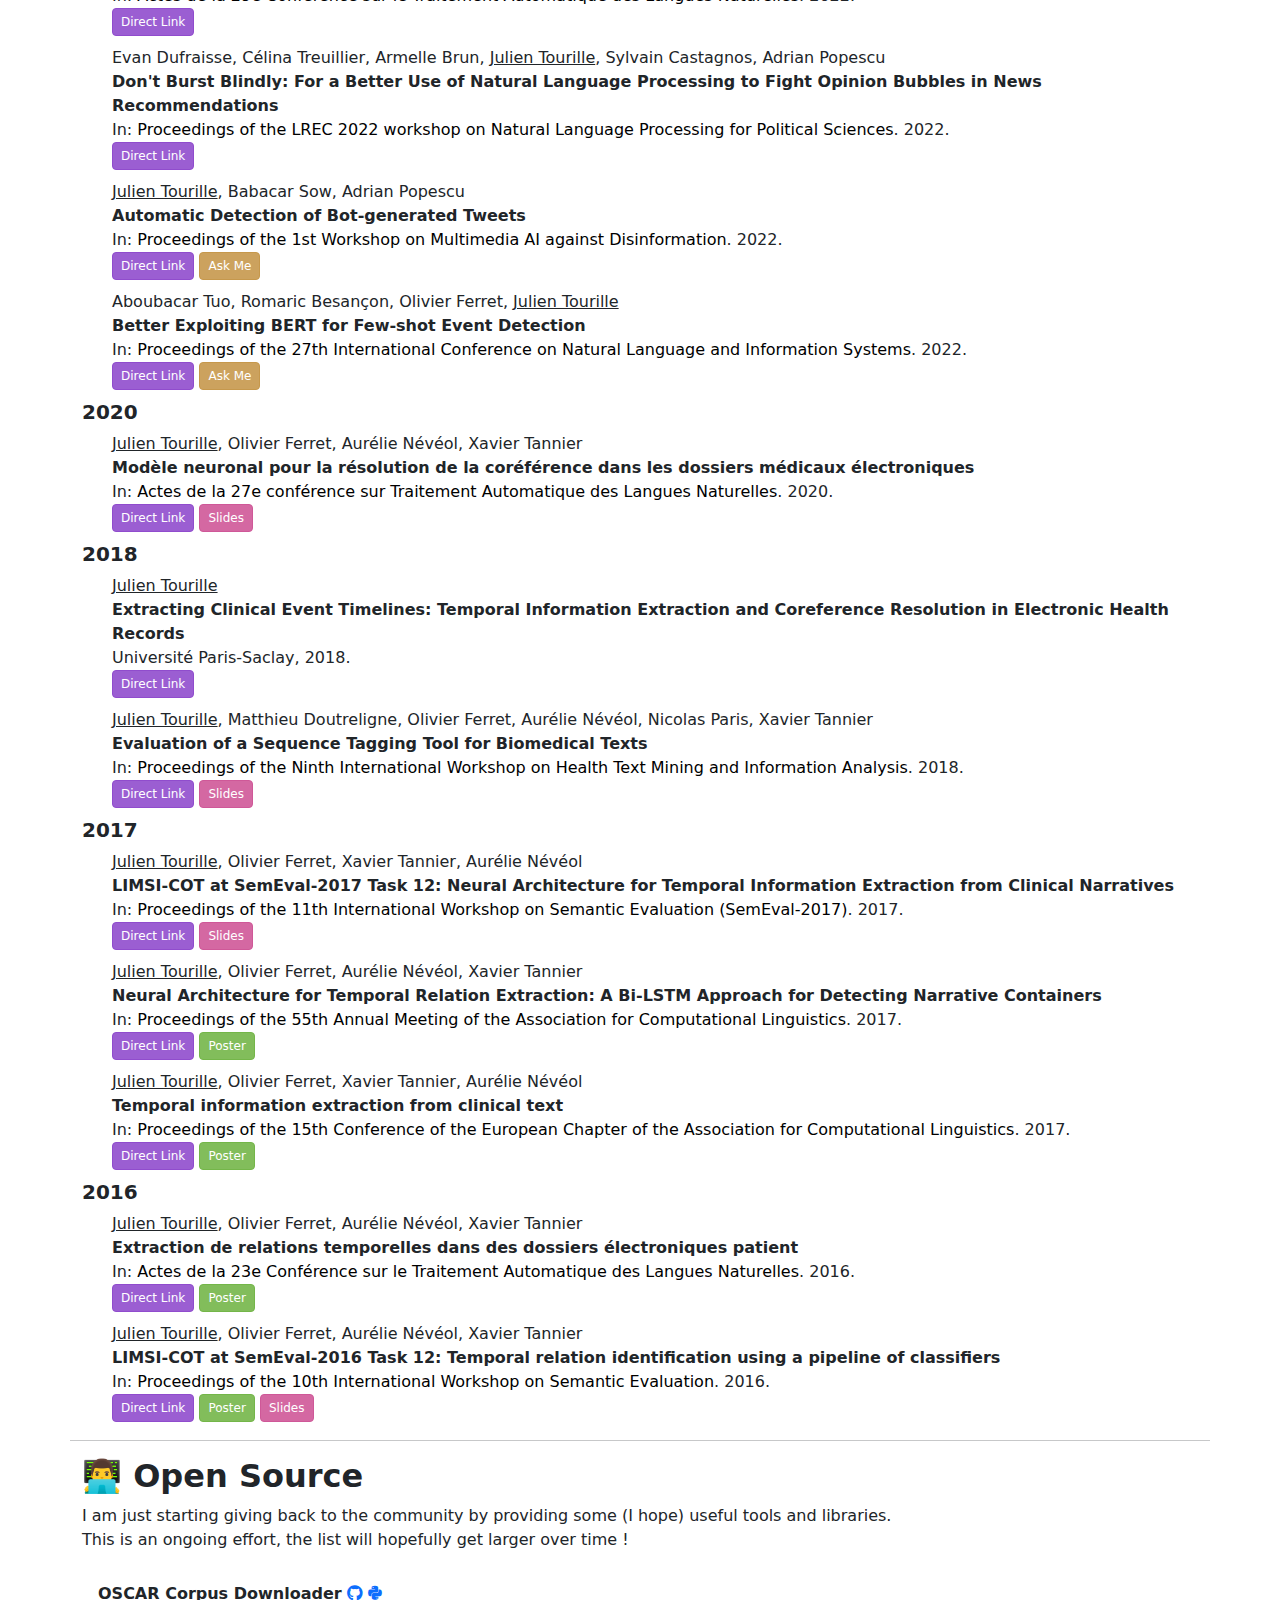
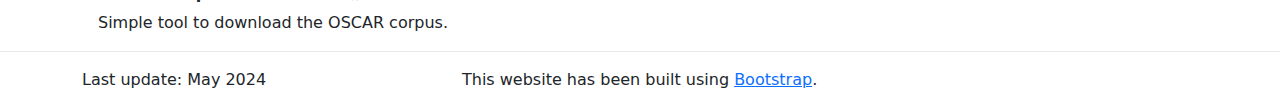
==== commit c5627a81: "add bib entries + news" ====
--- a/index.html
+++ b/index.html
@@ -103,6 +103,12 @@
             <a class="anchor-target" id="news-spy"></a><h2 class="fw-semibold">🗞️ News <a class="anchor" href="#news-spy">#</a></h2>
             <ul class="list-unstyled">
                     <li>
+                        <span class="text-success"><strong>[2024-04-26]</strong></span> Our paper "Few-Shot Event Argument Extraction Based on a Meta-Learning Approach" has been acccepted to <a href="https://naacl2024-srw.github.io/" target="blank_">NAACL SRW 2024</a>
+                    </li>
+                    <li>
+                        <span class="text-success"><strong>[2024-04-25]</strong></span> Our paper "Extraction des arguments d'événements à partir de peu d'exemples par méta-apprentissage" has been acccepted to <a href="https://jep-taln2024.sciencesconf.org/" target="blank_">JEP-TALN-2024</a>
+                    </li>
+                    <li>
                         <span class="text-success"><strong>[2023-12-20]</strong></span> Aboubacar Tuo has successfully defended its thesis 🎉
                     </li>
                     <li>
@@ -266,6 +272,26 @@
                 <h3 class="h3-small fw-semibold">2024</h3>
                     <div class="bib-entry">
                         <div class="bib-content">
+                            Aboubacar Tuo, Romaric Besançon, Olivier Ferret, <u>Julien Tourille</u><br/>
+                            <strong>Extraction des arguments d’événements à partir de peu d’exemples par méta-apprentissage
+                            </strong><br/>
+                                In: <span class="italic bib-booktitle ">Actes de la 35e Conférence sur le Traitement Automatique des Langues Naturelles</span>.
+                            2024.
+                            <br/>
+                        </div>
+                    </div>
+                    <div class="bib-entry">
+                        <div class="bib-content">
+                            Aboubacar Tuo, Romaric Besançon, Olivier Ferret, <u>Julien Tourille</u><br/>
+                            <strong>Few-Shot Event Argument Extraction Based on a Meta-Learning Approach
+                            </strong><br/>
+                                In: <span class="italic bib-booktitle ">Proceedings of the 2024 Conference of the North American Chapter of the Association for Computational Linguistics: Human Language Technologies: Student Research Workshop</span>.
+                            2024.
+                            <br/>
+                        </div>
+                    </div>
+                    <div class="bib-entry">
+                        <div class="bib-content">
                             Paul Grimal, Hervé Le Borgne, Olivier Ferret, <u>Julien Tourille</u><br/>
                             <strong>TIAM -- A Metric for Evaluating Alignment in Text-to-Image Generation
                             </strong><br/>
@@ -561,7 +587,7 @@
     <div class="container">
         <div class="row">
             <div class="col-md-4">
-                Last update: January 2024
+                Last update: May 2024
             </div>
             <div class="col-md-8">
                 This website has been built using <a href="https://getbootstrap.com/">Bootstrap</a>.
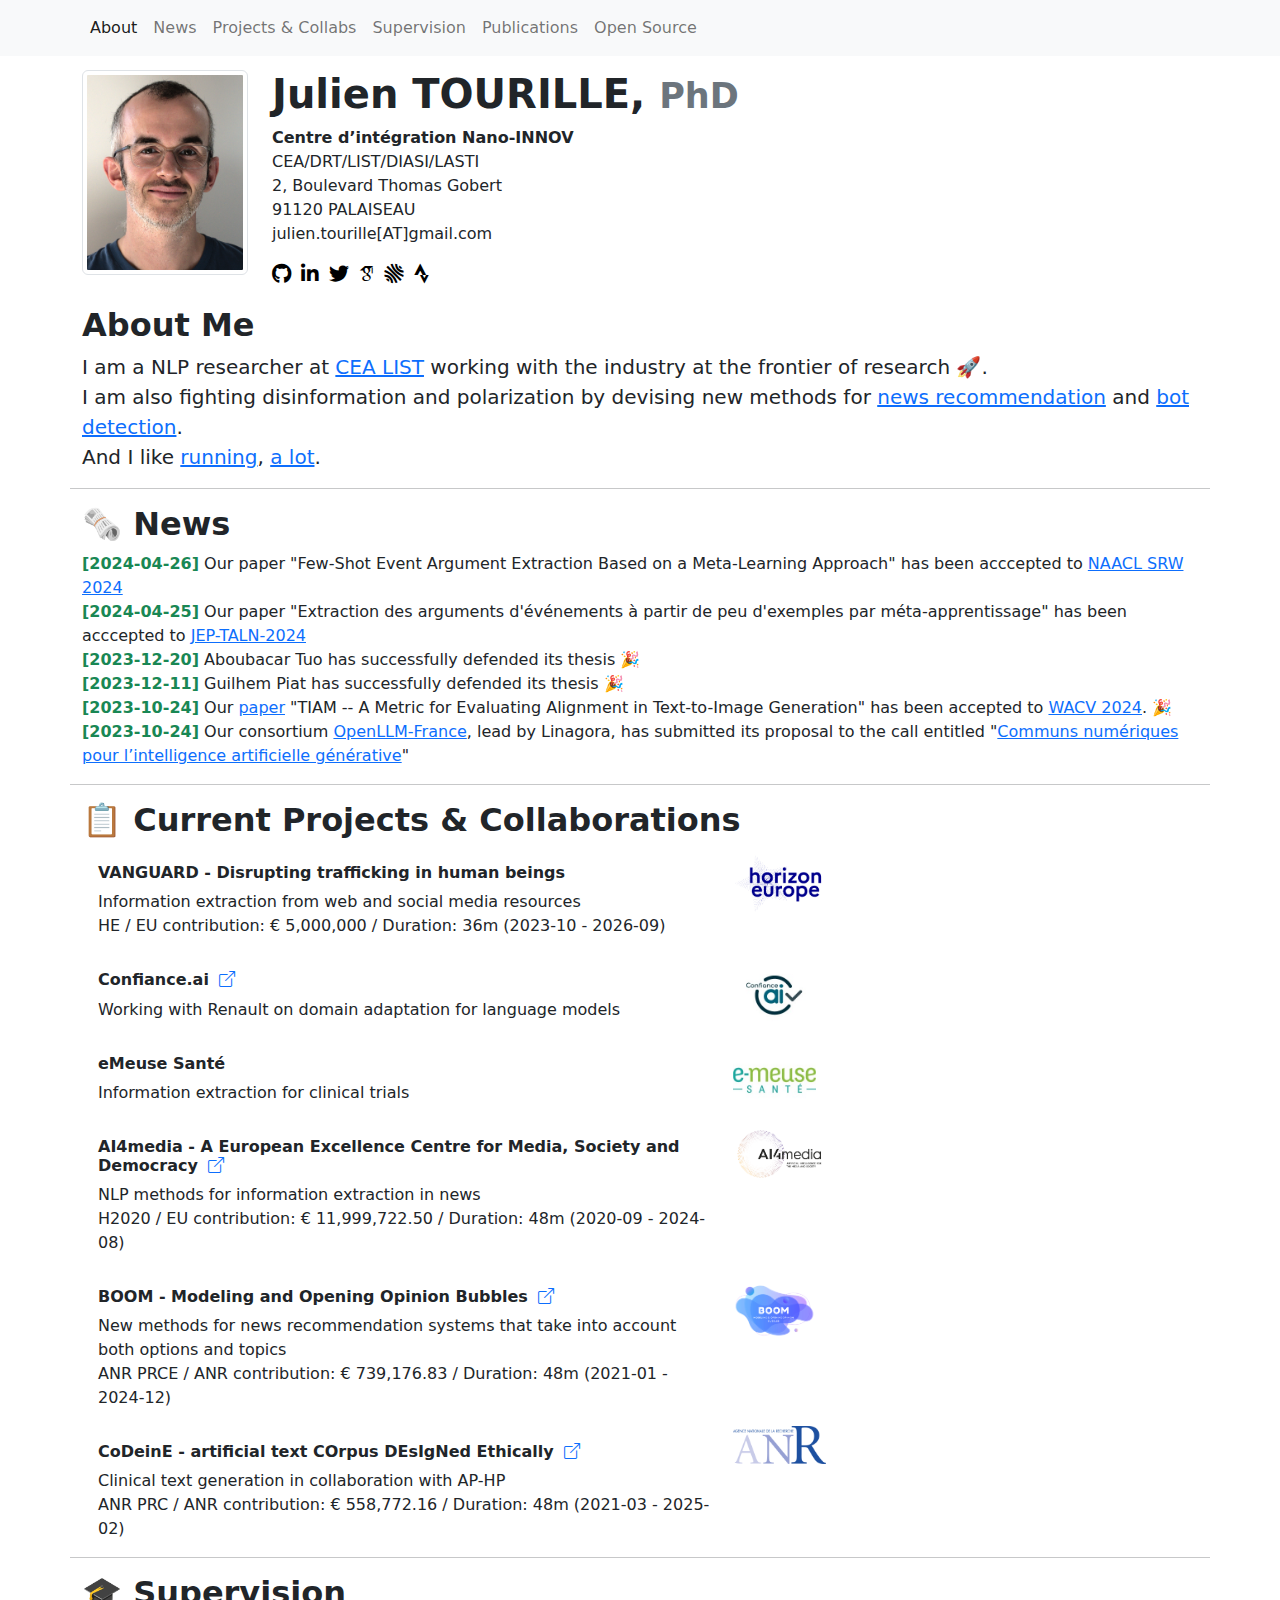
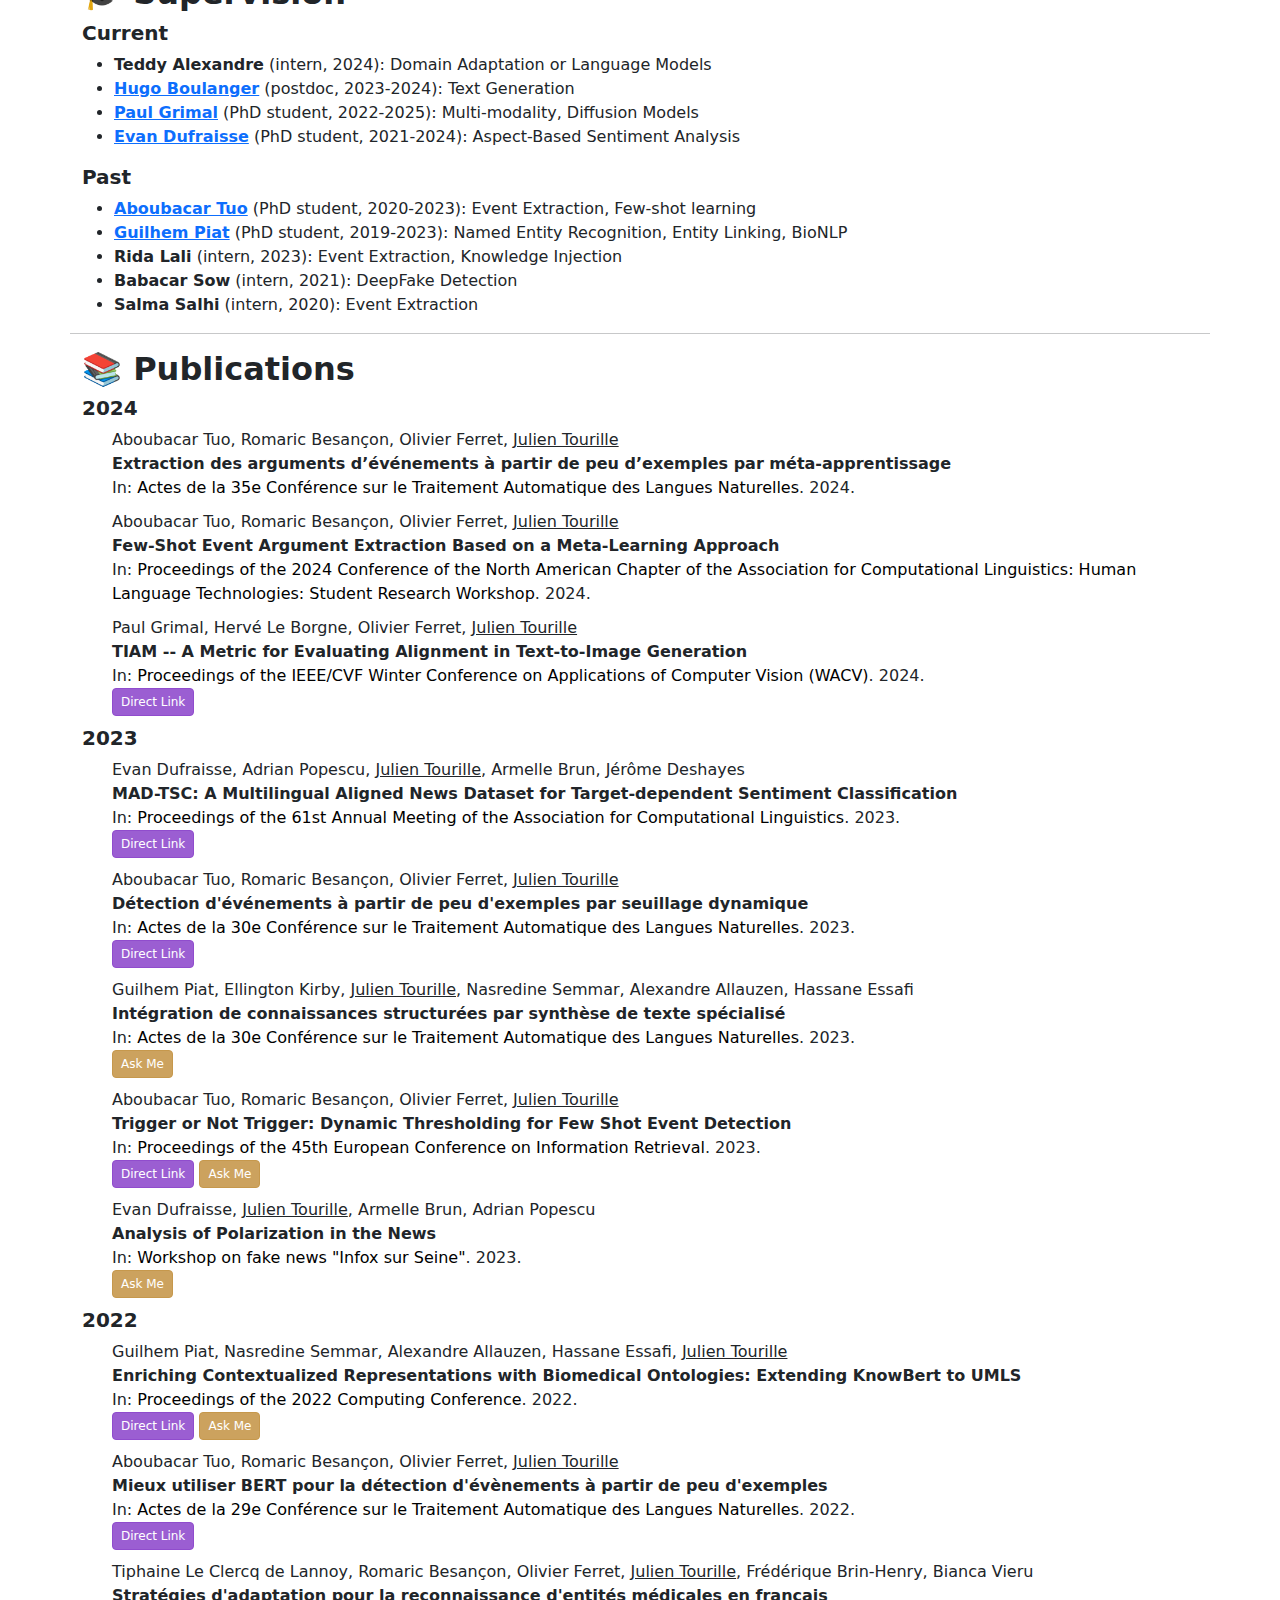
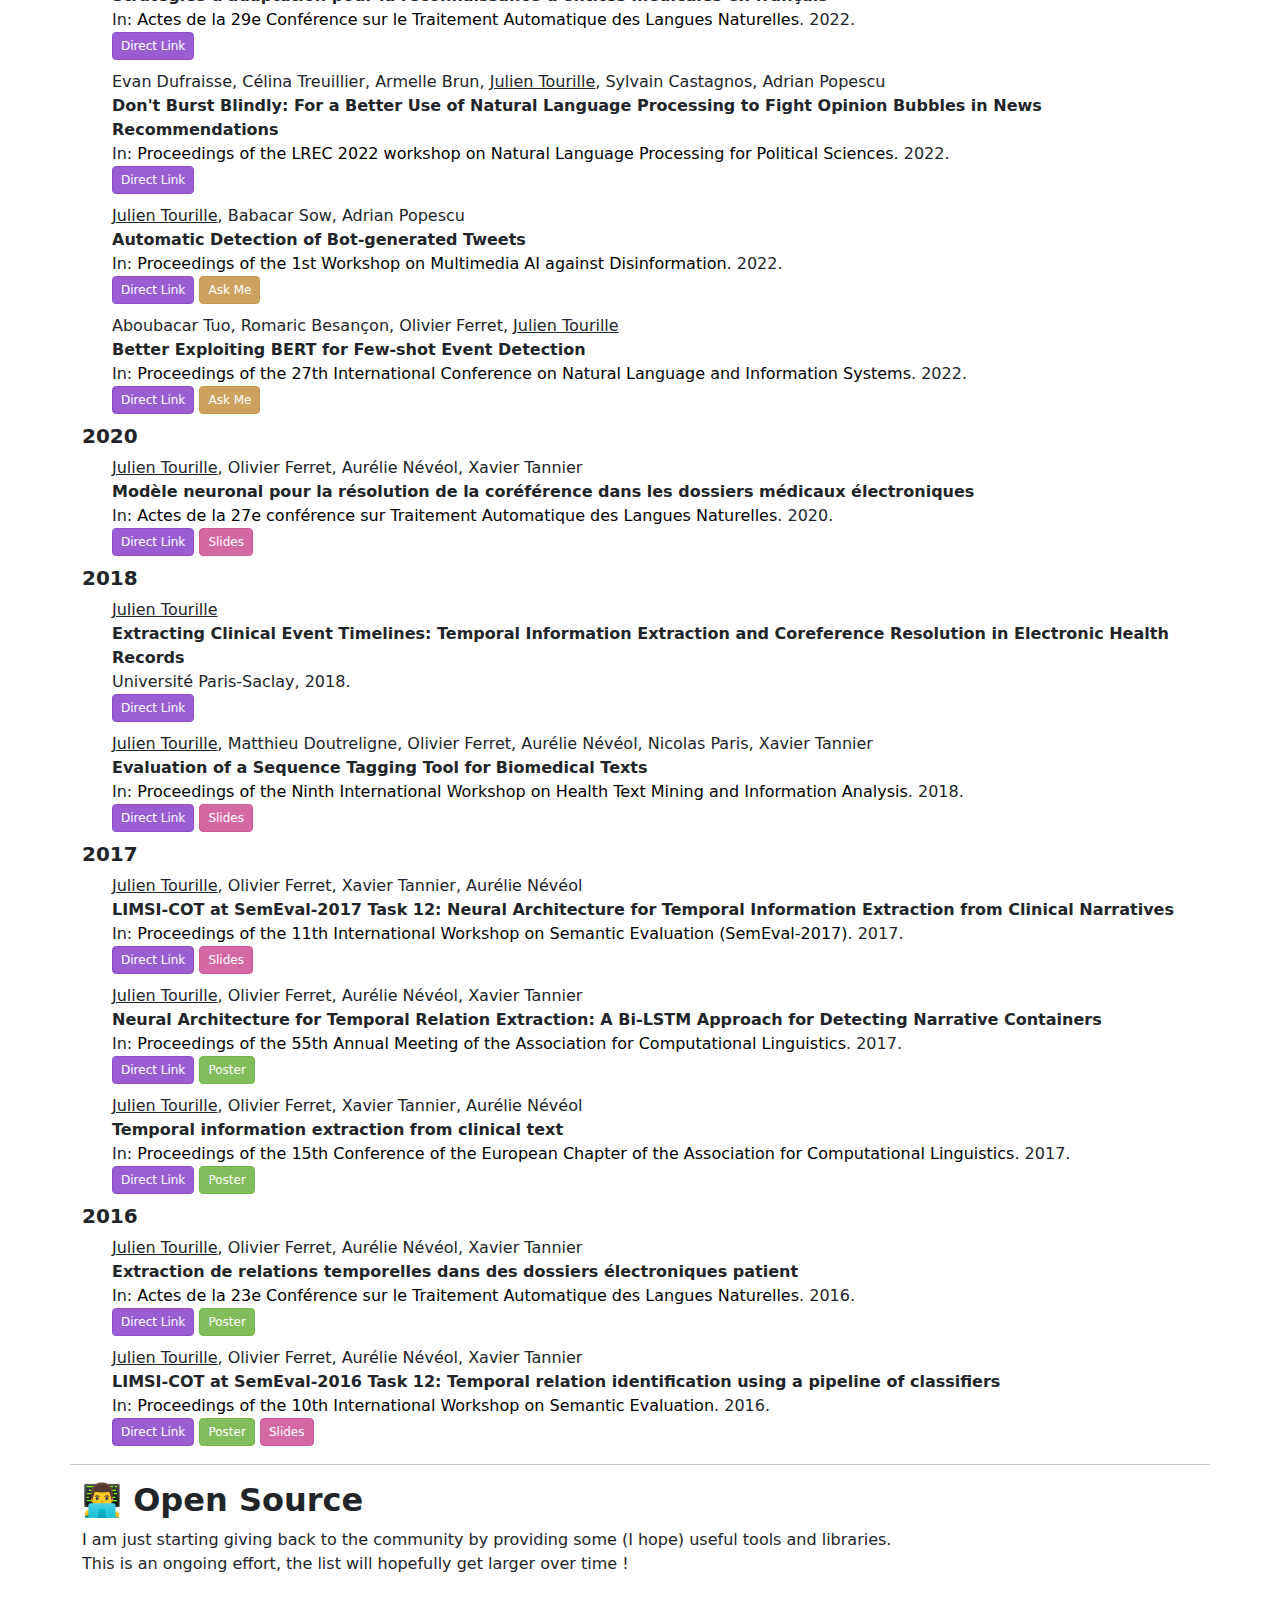
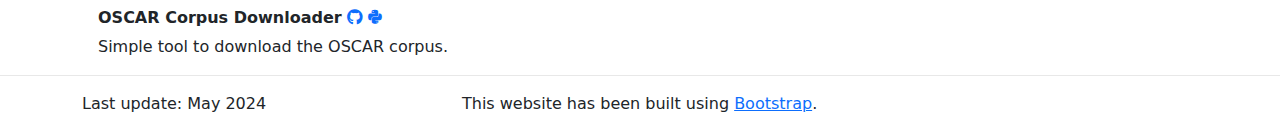
==== commit ba33625c: "add new intern" ====
--- a/index.html
+++ b/index.html
@@ -239,6 +239,7 @@
             <a class="anchor-target" id="supervision"></a><h2 class="fw-semibold">🎓 Supervision <a class="anchor" href="#supervision">#</a></h2>
             <h3 class="h3-small fw-semibold">Current</h3>
             <ul class="list">
+                <li><strong>Teddy Alexandre</strong> (intern, 2024): Domain Adaptation or Language Models</li>
                 <li><strong><a target="_blank"
                                href="https://scholar.google.com/citations?user=ee7oQskAAAAJ&hl=en&oi=ao">Hugo
                     Boulanger</a></strong> (postdoc, 2023-2024): Text Generation
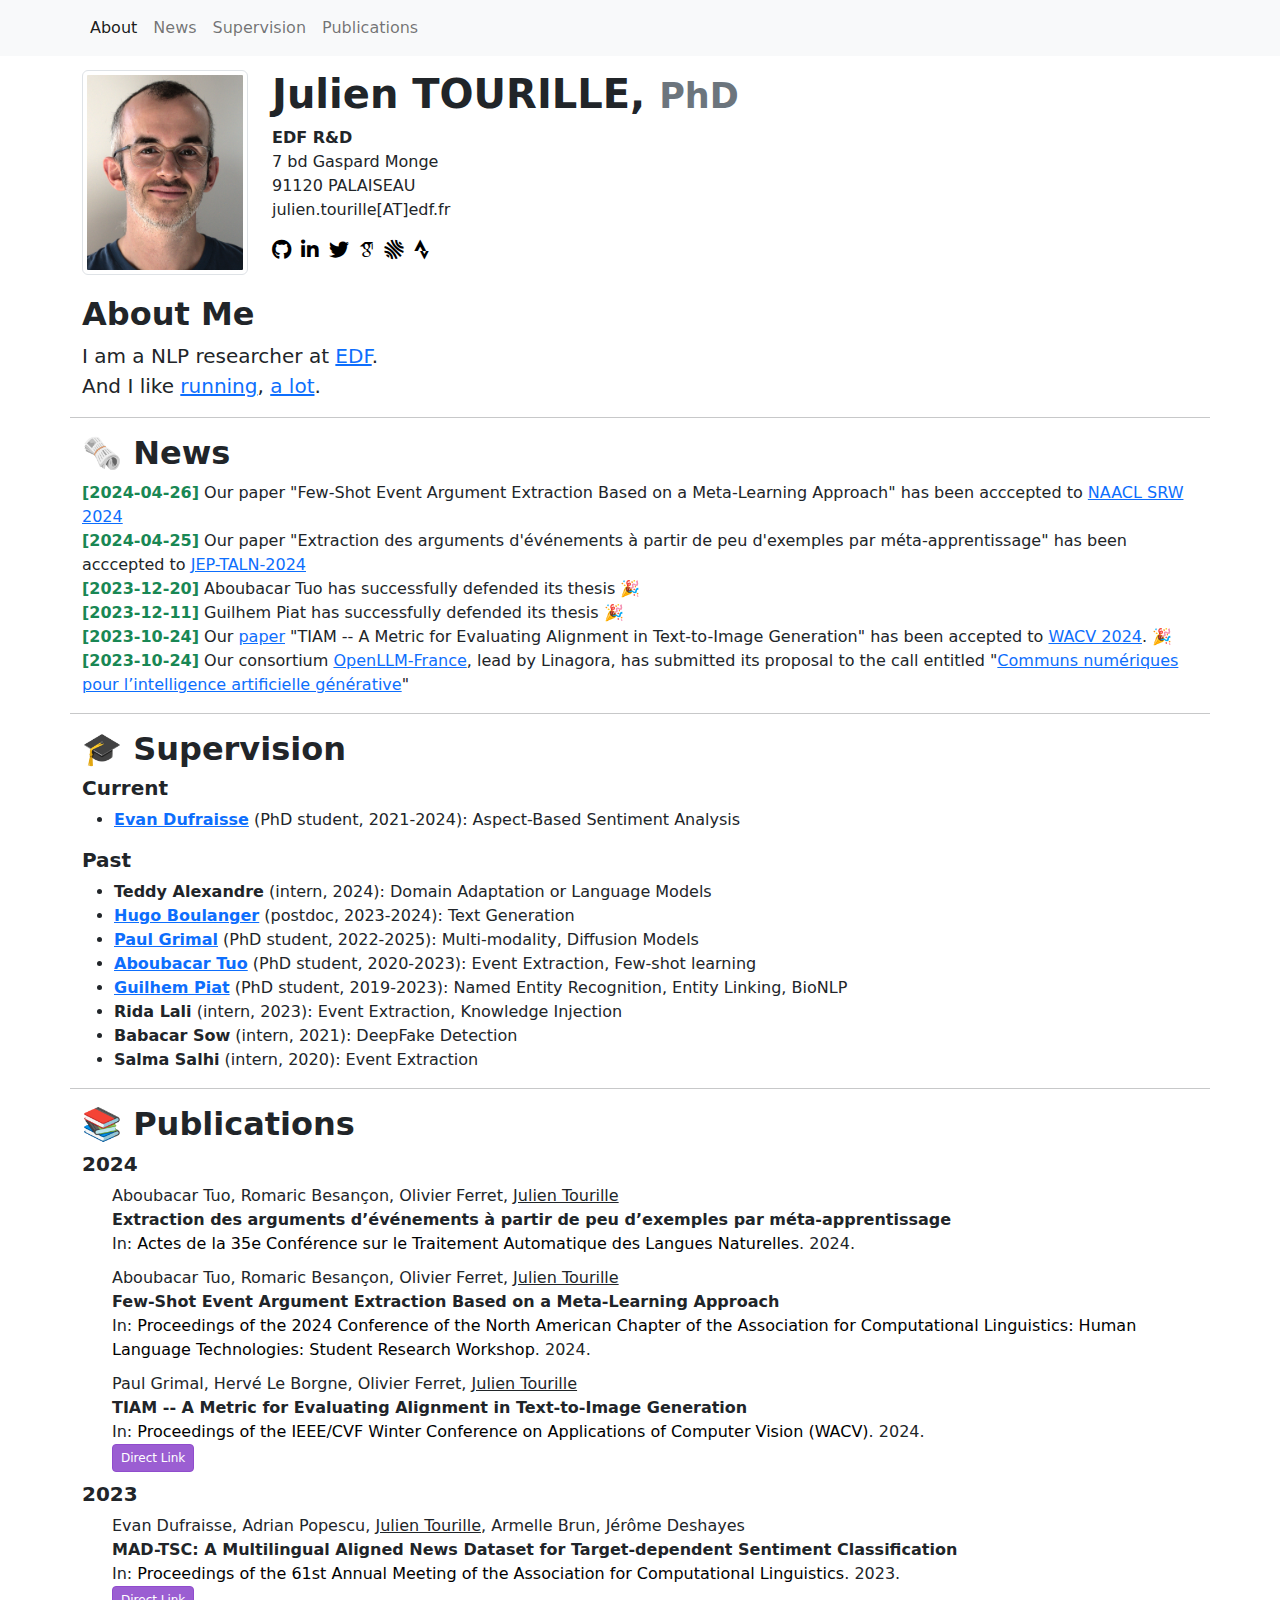
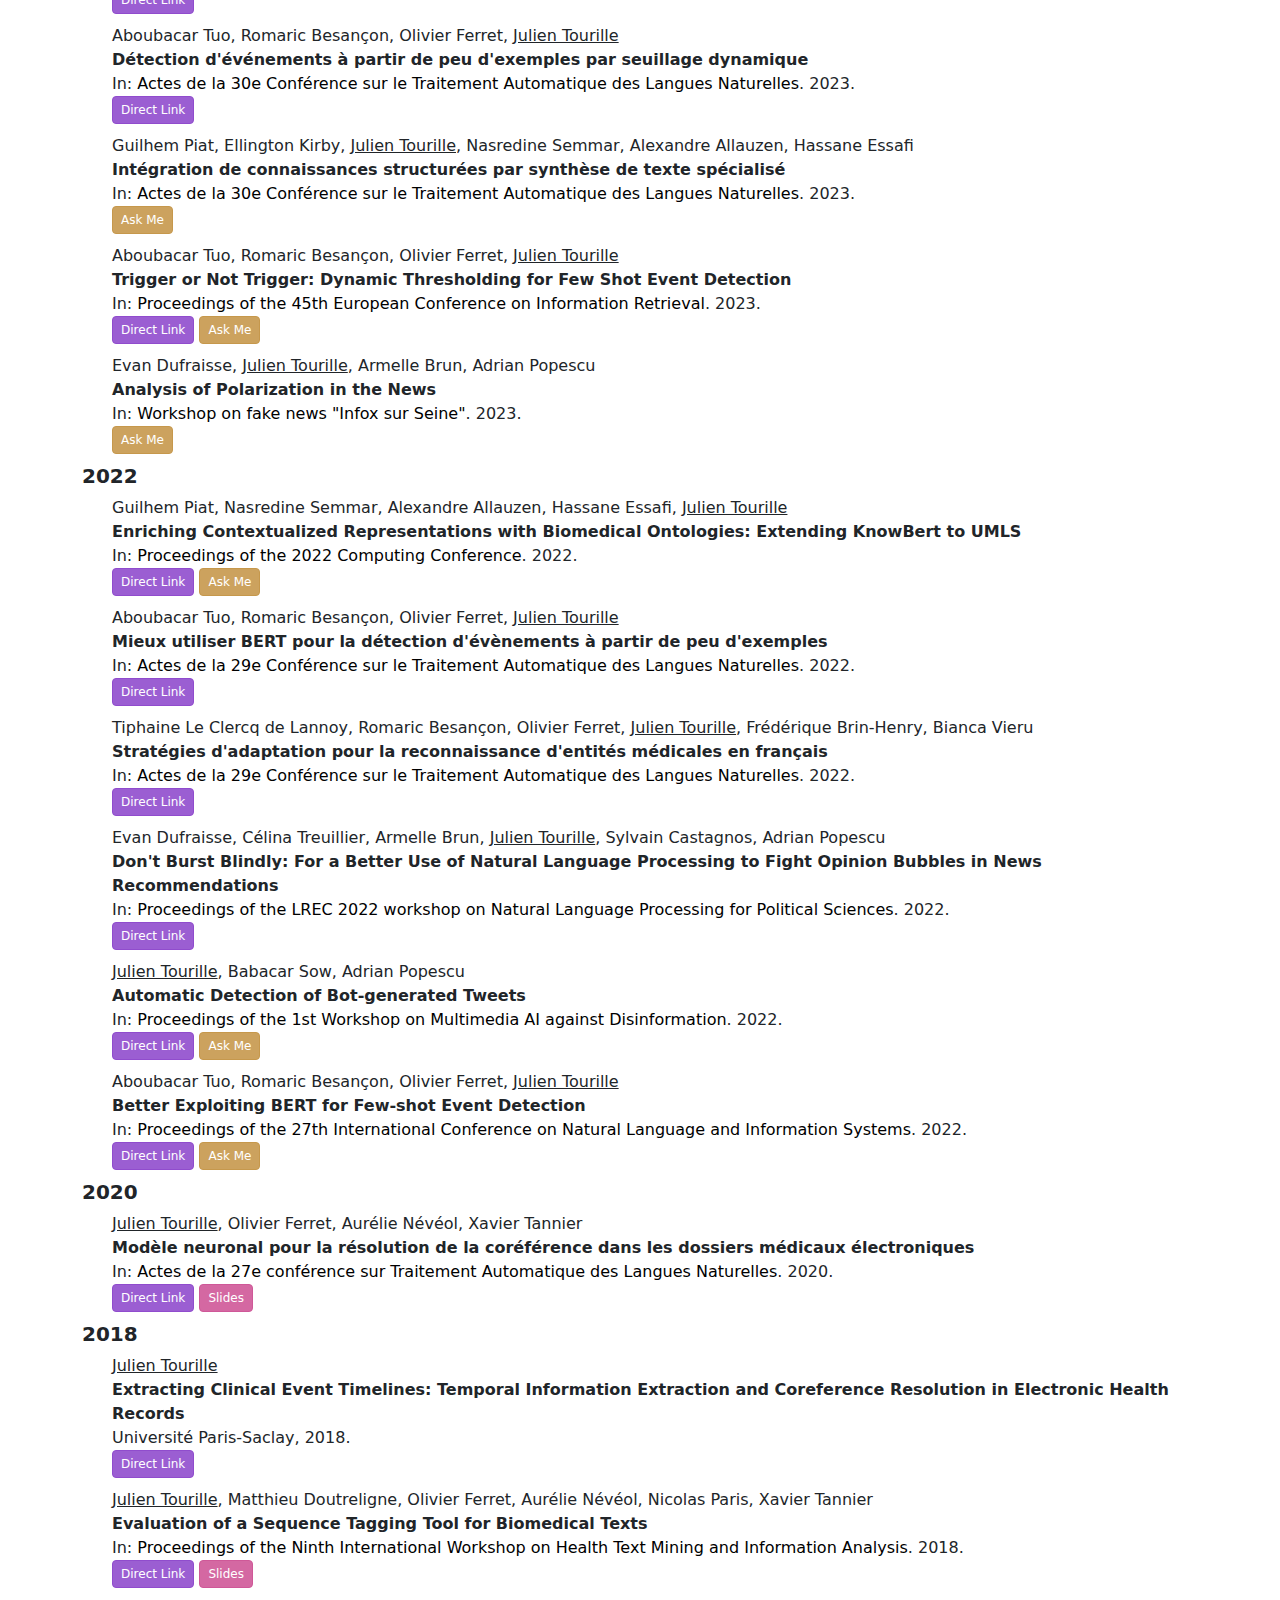
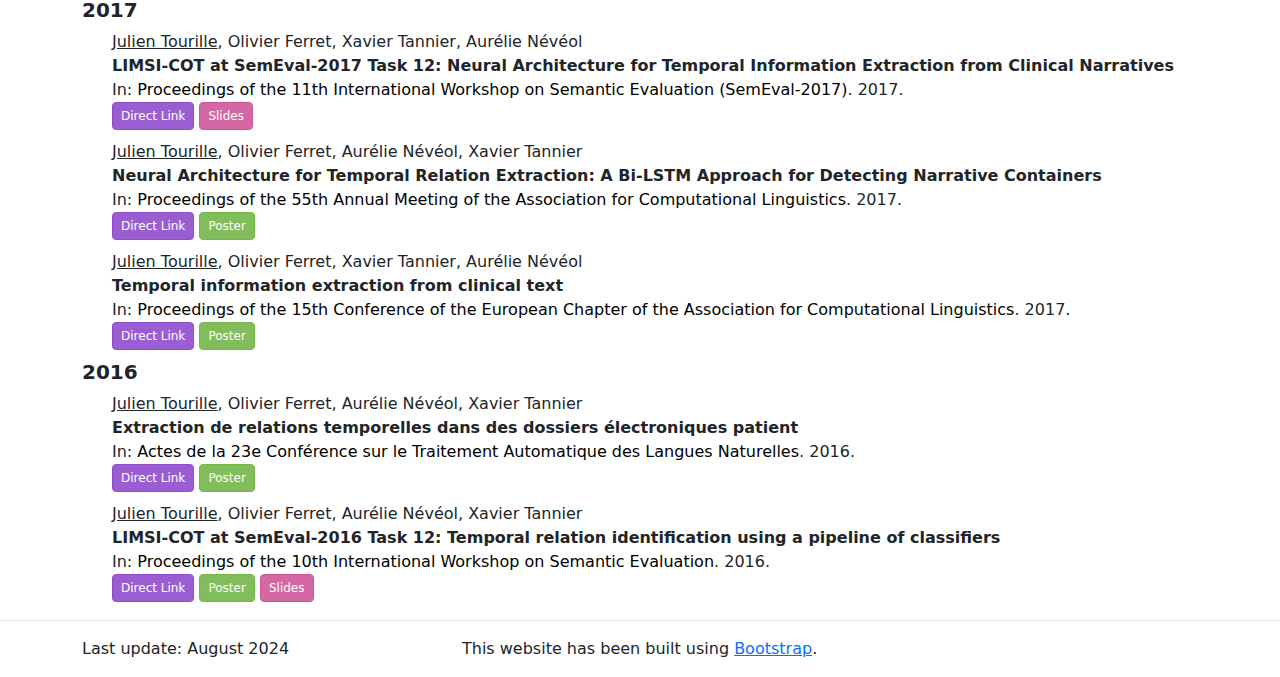
==== commit 7f076ea6: "switch to EDF" ====
--- a/index.html
+++ b/index.html
@@ -37,18 +37,18 @@
                 <li class="nav-item">
                     <a class="nav-link" href="#news-spy">News</a>
                 </li>
-                <li class="nav-item">
+                <!-- <li class="nav-item">
                     <a class="nav-link" href="#projects-spy">Projects & Collabs</a>
-                </li>
+                </li> -->
                 <li class="nav-item">
                     <a class="nav-link" href="#supervision-spy">Supervision</a>
                 </li>
                 <li class="nav-item">
                     <a class="nav-link" href="#publications-spy">Publications</a>
                 </li>
-                <li class="nav-item">
+                <!-- <li class="nav-item">
                     <a class="nav-link" href="#opensource-spy">Open Source</a>
-                </li>
+                </li> -->
             </ul>
         </div>
     </div>
@@ -64,11 +64,10 @@
         <div class="col-lg-10 col-xl-10 col-xxl-10">
             <h1 class="title fw-semibold">Julien TOURILLE, <small class="text-muted">PhD</small></h1>
             <address>
-                <strong>Centre d’intégration Nano-INNOV</strong><br>
-                CEA/DRT/LIST/DIASI/LASTI<br>
-                2, Boulevard Thomas Gobert<br>
+                <strong>EDF R&D</strong><br>
+                7 bd Gaspard Monge<br>
                 91120 PALAISEAU<br>
-                julien.tourille[AT]gmail.com
+                julien.tourille[AT]edf.fr
             </address>
             <a href="https://github.com/jtourille" target="_blank"><i class="fab fa-github fa-lg fab-custom"></i></a>
             <a href="https://www.linkedin.com/in/julientourille" target="_blank"><i
@@ -86,12 +85,8 @@
         <div class="col-12">
             <h2 id="about" class="fw-semibold">About Me</h2>
             <blockquote class="blockquote">
-                <p>I am a NLP researcher at <a href="https://www-list.cea.fr/en/" target="blank_">CEA LIST</a> working
-                    with the industry at the frontier of research 🚀.<br/> I am also fighting disinformation and
-                    polarization by devising new
-                    methods for <a target="_blank" href="http://boom.loria.fr/">news recommendation</a> and <a
-                            target="_blank" href="https://dl.acm.org/doi/abs/10.1145/3512732.3533584">bot detection</a>.
-                    <br> And I like <a target="_blank" href="https://www.strava.com/athletes/11985625">running</a>,
+                <p>I am a NLP researcher at <a href="https://www.edf.fr/en/the-edf-group/inventing-the-future-of-energy/r-d-global-expertise" target="blank_">EDF</a>. <br/>
+                    And I like <a target="_blank" href="https://www.strava.com/athletes/11985625">running</a>,
                     <a target="_blank" href="https://itra.run/RunnerSpace/RaceResults/TOURILLE.Julien/3148147">a lot</a>.
                 </p>
             </blockquote>
@@ -121,116 +116,6 @@
                         <span class="text-success"><strong>[2023-10-24]</strong></span> Our consortium <a href="https://www.openllm-france.fr/" target="_blank">OpenLLM-France</a>, lead by Linagora, has submitted its proposal to the call entitled "<a href="https://www.bpifrance.fr/nos-appels-a-projets-concours/appel-a-projets-communs-numeriques-pour-lintelligence-artificielle-generative" target="_blank">Communs numériques pour l’intelligence artificielle générative</a>"
                     </li>
             </ul>
-        </div>
-        <hr/>
-    </div>
-    <div class="row" id="projects-spy">
-        <div class="col-12">
-            <a class="anchor-target" id="projects"></a><h2 class="fw-semibold">📋 Current Projects & Collaborations <a class="anchor" href="#projects">#</a></h2>
-            <div class="card mb-12" style="border: none;">
-                <div class="row g-0">
-                    <div class="col-md-12 col-lg-7">
-                        <div class="card-body">
-                            <h5 class="card-title fw-semibold">VANGUARD - Disrupting trafficking in human beings</h5>
-                            <p class="card-text">
-                                Information extraction from web and social media resources<br/>
-                                HE / EU contribution: € 5,000,000 / Duration: 36m (2023-10 - 2026-09)</p>
-                        </div>
-                    </div>
-                    <div class="col-lg-1 d-flex align-items-center justify-content-center d-none d-lg-block">
-                        <img src="/files/misc/Logo_Horizon_Europe_1_2.png" class="img-fluid rounded-start project-img"
-                             alt="...">
-                    </div>
-                </div>
-            </div>
-            <div class="card mb-12" style="border: none;">
-                <div class="row g-0">
-                    <div class="col-md-12 col-lg-7">
-                        <div class="card-body">
-                            <h5 class="card-title fw-semibold">Confiance.ai<a target="_blank"
-                                                                                                 href="https://www.confiance.ai/"><i
-                                    class="bi bi-box-arrow-up-right link-project"></i></a></h5>
-                            <p class="card-text">Working with Renault on domain adaptation for language models</p>
-                        </div>
-                    </div>
-                    <div class="col-lg-1 d-flex align-items-center justify-content-center d-none d-lg-block">
-                        <img src="/files/misc/confiance.jpeg" class="img-fluid rounded-start project-img"
-                             alt="...">
-                    </div>
-                </div>
-            </div>
-            <div class="card mb-12" style="border: none;">
-                <div class="row g-0">
-                    <div class="col-md-12 col-lg-7">
-                        <div class="card-body">
-                            <h5 class="card-title fw-semibold">eMeuse Santé</h5>
-                            <p class="card-text">Information extraction for clinical trials</p>
-                        </div>
-                    </div>
-                    <div class="col-lg-1 d-flex align-items-center justify-content-center d-none d-lg-block">
-                        <img src="/files/misc/emeuse.jpeg" class="img-fluid rounded-start project-img"
-                             alt="...">
-                    </div>
-                </div>
-            </div>
-            <div class="card mb-12" style="border: none;">
-                <div class="row g-0">
-
-                    <div class="col-md-12 col-lg-7">
-                        <div class="card-body">
-                            <h5 class="card-title fw-semibold">AI4media - A European Excellence Centre for Media, Society and
-                                Democracy<a target="_blank" href="https://www.ai4media.eu/"><i
-                                        class="bi bi-box-arrow-up-right link-project"></i></a></h5>
-                            <p class="card-text">
-                                NLP methods for information extraction in news<br/>
-                                H2020 / EU contribution: € 11,999,722.50 / Duration: 48m (2020-09 - 2024-08)
-                            </p>
-                        </div>
-                    </div>
-                    <div class="col-lg-1 d-flex align-items-center justify-content-center d-none d-lg-block">
-                        <img src="/files/misc/Logo_AI4Media-01.png" class="img-fluid rounded-start project-img"
-                             alt="...">
-                    </div>
-                </div>
-            </div>
-            <div class="card mb-12" style="border: none;">
-                <div class="row g-0">
-
-                    <div class="col-md-12 col-lg-7">
-                        <div class="card-body">
-                            <h5 class="card-title fw-semibold">BOOM - Modeling and Opening Opinion Bubbles<a target="_blank"
-                                                                                                 href="http://boom.loria.fr/"><i
-                                    class="bi bi-box-arrow-up-right link-project"></i></a></h5>
-                            <p class="card-text">
-                                New methods for news recommendation systems that take into account both options and
-                                topics<br/>
-                                ANR PRCE / ANR contribution: € 739,176.83 / Duration: 48m (2021-01 - 2024-12)
-                            </p>
-                        </div>
-                    </div>
-                    <div class="col-lg-1 d-flex align-items-center justify-content-center d-none d-lg-block">
-                        <img src="/files/misc/BOOM_LOGO.png" class="img-fluid rounded-start project-img" alt="...">
-                    </div>
-                </div>
-            </div>
-            <div class="card mb-12" style="border: none;">
-                <div class="row g-0">
-                    <div class="col-md-12 col-lg-7">
-                        <div class="card-body">
-                            <h5 class="card-title fw-semibold">CoDeinE - artificial text COrpus DEsIgNed Ethically<a target="_blank"
-                                                                                                         href="https://codeine.lisn.upsaclay.fr/"><i
-                                    class="bi bi-box-arrow-up-right link-project"></i></a></h5>
-                            <p class="card-text">
-                                Clinical text generation in collaboration with AP-HP<br/>
-                                ANR PRC / ANR contribution: € 558,772.16 / Duration: 48m (2021-03 - 2025-02)
-                            </p>
-                        </div>
-                    </div>
-                    <div class="col-lg-1 d-flex align-items-center justify-content-center d-none d-lg-block">
-                        <img src="/files/misc/logo_anr.png" class="img-fluid rounded-start project-img" alt="...">
-                    </div>
-                </div>
-            </div>
         </div>
         <hr/>
     </div>
@@ -239,6 +124,12 @@
             <a class="anchor-target" id="supervision"></a><h2 class="fw-semibold">🎓 Supervision <a class="anchor" href="#supervision">#</a></h2>
             <h3 class="h3-small fw-semibold">Current</h3>
             <ul class="list">
+                <li><strong><a target="_blank" href="https://www.theses.fr/s284959">Evan Dufraisse</a></strong> (PhD
+                    student, 2021-2024): Aspect-Based Sentiment Analysis
+                </li>
+            </ul>
+            <h3 class="h3-small fw-semibold">Past</h3>
+            <ul>
                 <li><strong>Teddy Alexandre</strong> (intern, 2024): Domain Adaptation or Language Models</li>
                 <li><strong><a target="_blank"
                                href="https://scholar.google.com/citations?user=ee7oQskAAAAJ&hl=en&oi=ao">Hugo
@@ -247,12 +138,6 @@
                 <li><strong><a target="_blank" href="https://www.theses.fr/s359254">Paul Grimal</a></strong> (PhD
                     student, 2022-2025): Multi-modality, Diffusion Models
                 </li>
-                <li><strong><a target="_blank" href="https://www.theses.fr/s284959">Evan Dufraisse</a></strong> (PhD
-                    student, 2021-2024): Aspect-Based Sentiment Analysis
-                </li>
-            </ul>
-            <h3 class="h3-small fw-semibold">Past</h3>
-            <ul>
                 <li><strong><a target="_blank" href="https://www.theses.fr/s259675">Aboubacar Tuo</a></strong> (PhD
                     student, 2020-2023): Event Extraction, Few-shot learning
                 </li>
@@ -561,25 +446,6 @@
                                    target="_blank">Slides</a>
                         </div>
                     </div>
-        </div>
-        <hr/>
-    </div>
-    <div class="row" id="opensource-spy">
-        <div class="col-12">
-            <a class="anchor-target" id="opensource"></a><h2 class="fw-semibold">👨‍💻 Open Source <a class="anchor" href="#opensource">#</a></h2>
-            <p>I am just starting giving back to the community by providing some (I hope) useful tools and libraries. <br/>
-                This is an ongoing effort, the list will hopefully get larger over time !</p>
-            <div class="card mb-12" style="border: none;">
-                <div class="row g-0">
-                    <div class="col-md-12 col-lg-7">
-                        <div class="card-body">
-                            <h5 class="card-title fw-semibold">OSCAR Corpus Downloader <a href="https://github.com/jtourille/oscar-corpus-downloader" target="_blank"><i class="fa-brands fa-github fab-custom"></i></a><a href="https://pypi.org/project/oscar-corpus-downloader/" target="_blank"><i class="fa-brands fa-python fab-custom"></i></a> </h5>
-                            <p class="card-text">
-                                Simple tool to download the OSCAR corpus.</p>
-                        </div>
-                    </div>
-                </div>
-            </div>
         </div>
     </div>
     </div>
@@ -588,7 +454,7 @@
     <div class="container">
         <div class="row">
             <div class="col-md-4">
-                Last update: May 2024
+                Last update: August 2024
             </div>
             <div class="col-md-8">
                 This website has been built using <a href="https://getbootstrap.com/">Bootstrap</a>.
